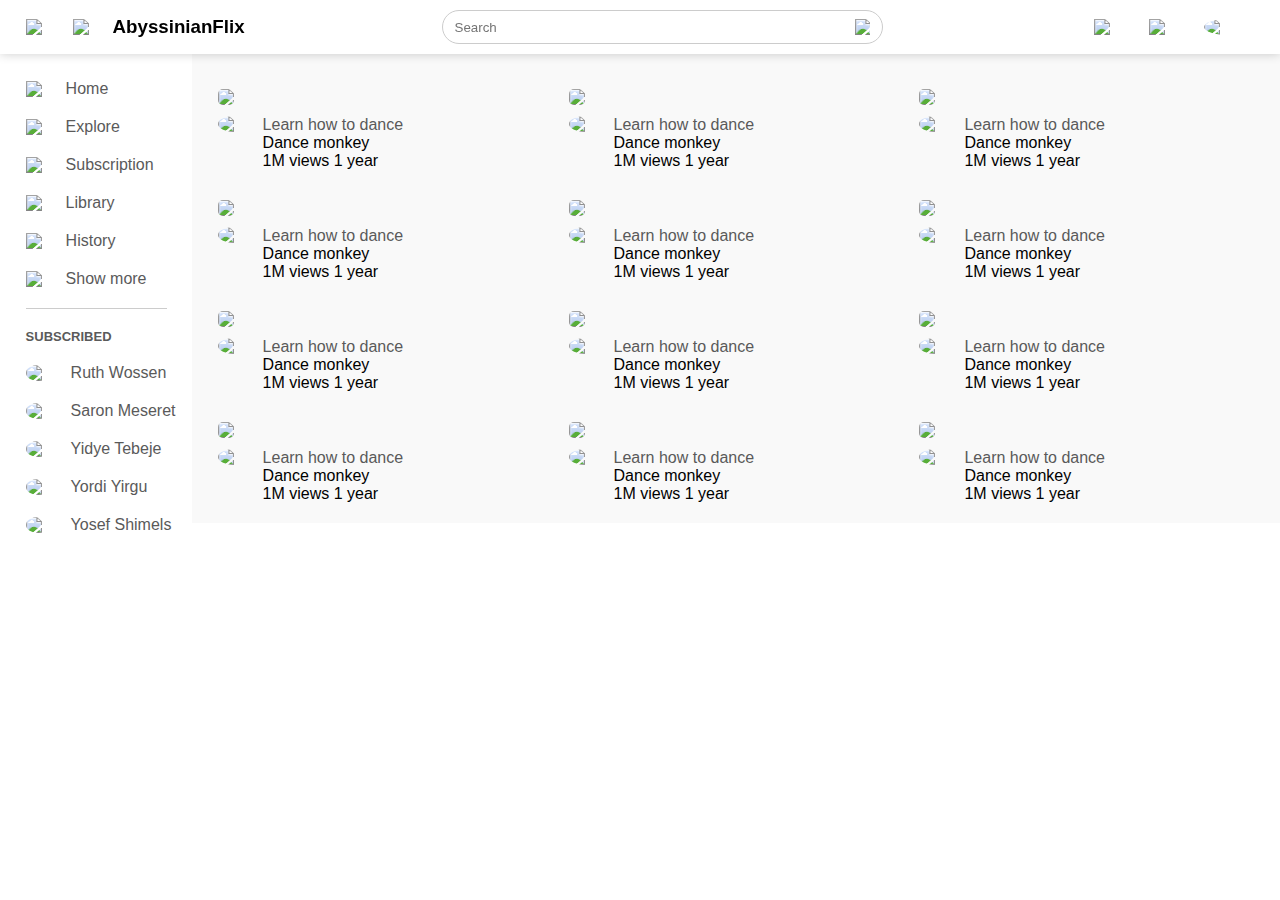
==== pages/index.html @ e6129d54 "Structured the main body part" ====
<!DOCTYPE html>
<html lang="en">
<head>
    <meta charset="UTF-8">
    <meta http-equiv="X-UA-Compatible" content="IE=edge">
    <meta name="viewport" content="width=device-width, initial-scale=1.0">
    <title>mesobTube.com</title>
    <link rel="stylesheet" href="index.css">
</head>
<body>
    <nav class="flex-div">
        <!-- menu image and logo image -->
        <div class="nav_left flex-div">
            <img src="../assets/pictures/menu-removebg-preview.png" class="menu-icon">
            <img src="../assets/pictures/logo-removebg-preview.png" class="logo">
            <div><h3>AbyssinianFlix</h3></div>
        </div> 


        <div class="nav_middle flex-div">
            <div class="search-box flex-div">
                <input type="text" placeholder="Search">
                <img src="../assets/pictures/search-removebg-preview.png">

            </div>
        </div>
        <div class="nav_right flex-div">
            <img src="../assets/pictures/upload-removebg-preview.png">
            <img src="../assets/pictures/notification-removebg-preview.png">
            <img src="../assets/pictures/girl.webp" class="user-icon">
        </div>
    </nav>
    <!-- side bar -->
    <div class="sidebar">
        <div class="shortcut-links">
            <a href=""><img src="../assets/pictures/home-removebg-preview.png"><p>Home</p></a>
            <a href=""><img src="../assets/pictures/explore-removebg-preview.png"><p>Explore</p></a>
            <a href=""><img src="../assets/pictures/subscription.png"><p>Subscription</p></a>
            <a href=""><img src="../assets/pictures/library-removebg-preview.png"><p>Library</p></a>
            <a href=""><img src="../assets/pictures/history-removebg-preview.png"><p>History</p></a>
            <a href=""><img src="../assets/pictures/showmmore.png"><p>Show more</p></a>
            <hr>
        </div>
        <div class="subscribed-list">
            <h3>SUBSCRIBED</h3>
            <a href=""><img src="../assets/pictures/girl.webp"><p>Ruth Wossen</p></a>
            <a href=""><img src="../assets/pictures/girl.webp"><p>Saron Meseret</p></a>
            <a href=""><img src="../assets/pictures/boy.jpeg"><p>Yidye Tebeje</p></a>
            <a href=""><img src="../assets/pictures/boy.jpeg"><p>Yordi Yirgu</p></a>
            <a href=""><img src="../assets/pictures/boy.jpeg"><p>Yosef Shimels</p></a>
        </div>
    </div>
    <!-- main body  -->
    <div class="container">
        <div class="toptwovids">

        </div>
        <div class="list-container">
            <div class="vidlist">
                <a href=""><img src="../assets/pictures/cool2.webp" class="thumbnail"></a>
                <div class="flex-div">
                    <img src="../assets/pictures/girl.webp" >
                    <div class="vid-info">
                        <a href="">Learn how to dance</a>
                        <p>Dance monkey</p>
                        <p>1M views 1 year</p>

                    </div>
                </div>
            </div>
            <div class="vidlist">
                <a href=""><img src="../assets/pictures/cool2.webp" class="thumbnail"></a>
                <div class="flex-div">
                    <img src="../assets/pictures/girl.webp" >
                    <div class="vid-info">
                        <a href="">Learn how to dance</a>
                        <p>Dance monkey</p>
                        <p>1M views 1 year</p>

                    </div>
                </div>
            </div>
            <div class="vidlist">
                <a href=""><img src="../assets/pictures/cool2.webp" class="thumbnail"></a>
                <div class="flex-div">
                    <img src="../assets/pictures/girl.webp" >
                    <div class="vid-info">
                        <a href="">Learn how to dance</a>
                        <p>Dance monkey</p>
                        <p>1M views 1 year</p>

                    </div>
                </div>
            </div>
            <div class="vidlist">
                <a href=""><img src="../assets/pictures/cool2.webp" class="thumbnail"></a>
                <div class="flex-div">
                    <img src="../assets/pictures/girl.webp" >
                    <div class="vid-info">
                        <a href="">Learn how to dance</a>
                        <p>Dance monkey</p>
                        <p>1M views 1 year</p>

                    </div>
                </div>
            </div>
            <div class="vidlist">
                <a href=""><img src="../assets/pictures/cool2.webp" class="thumbnail"></a>
                <div class="flex-div">
                    <img src="../assets/pictures/girl.webp" >
                    <div class="vid-info">
                        <a href="">Learn how to dance</a>
                        <p>Dance monkey</p>
                        <p>1M views 1 year</p>

                    </div>
                </div>
            </div>
            <div class="vidlist">
                <a href=""><img src="../assets/pictures/cool2.webp" class="thumbnail"></a>
                <div class="flex-div">
                    <img src="../assets/pictures/girl.webp" >
                    <div class="vid-info">
                        <a href="">Learn how to dance</a>
                        <p>Dance monkey</p>
                        <p>1M views 1 year</p>

                    </div>
                </div>
            </div>
            <div class="vidlist">
                <a href=""><img src="../assets/pictures/cool2.webp" class="thumbnail"></a>
                <div class="flex-div">
                    <img src="../assets/pictures/girl.webp" >
                    <div class="vid-info">
                        <a href="">Learn how to dance</a>
                        <p>Dance monkey</p>
                        <p>1M views 1 year</p>

                    </div>
                </div>
            </div>
            <div class="vidlist">
                <a href=""><img src="../assets/pictures/cool2.webp" class="thumbnail"></a>
                <div class="flex-div">
                    <img src="../assets/pictures/girl.webp" >
                    <div class="vid-info">
                        <a href="">Learn how to dance</a>
                        <p>Dance monkey</p>
                        <p>1M views 1 year</p>

                    </div>
                </div>
            </div>
            <div class="vidlist">
                <a href=""><img src="../assets/pictures/cool2.webp" class="thumbnail"></a>
                <div class="flex-div">
                    <img src="../assets/pictures/girl.webp" >
                    <div class="vid-info">
                        <a href="">Learn how to dance</a>
                        <p>Dance monkey</p>
                        <p>1M views 1 year</p>

                    </div>
                </div>
            </div>
            <div class="vidlist">
                <a href=""><img src="../assets/pictures/cool2.webp" class="thumbnail"></a>
                <div class="flex-div">
                    <img src="../assets/pictures/girl.webp" >
                    <div class="vid-info">
                        <a href="">Learn how to dance</a>
                        <p>Dance monkey</p>
                        <p>1M views 1 year</p>

                    </div>
                </div>
            </div>
            <div class="vidlist">
                <a href=""><img src="../assets/pictures/cool2.webp" class="thumbnail"></a>
                <div class="flex-div">
                    <img src="../assets/pictures/girl.webp" >
                    <div class="vid-info">
                        <a href="">Learn how to dance</a>
                        <p>Dance monkey</p>
                        <p>1M views 1 year</p>

                    </div>
                </div>
            </div>
            <div class="vidlist">
                <a href=""><img src="../assets/pictures/cool2.webp" class="thumbnail"></a>
                <div class="flex-div">
                    <img src="../assets/pictures/girl.webp" >
                    <div class="vid-info">
                        <a href="">Learn how to dance</a>
                        <p>Dance monkey</p>
                        <p>1M views 1 year</p>

                    </div>
                </div>
            </div>
        </div>
    </div>
</body>
</html>
---- pages/index.css ----
*{
    margin: 0;
    padding: 0;
    font-family: 'poppins', sans-serif;
    box-sizing: border-box;
}
a{
    text-decoration: none;
    color: #5a5a5a;
}
img{
    cursor: pointer;
}
.flex-div{
    display: flex;
    align-items: center;
}
nav{
    padding: 10px 2%;
    justify-content: space-between;
    box-shadow: 0 0 10px rgba(0, 0, 0, 0.2);
    background-color: #fff;
    position: sticky;
    top: 0;
    z-index: 10;
}
.nav_left .menu-icon{
    width: 22px;
    margin-right: 25px;
    height: auto;
}
.nav_left .logo{
    width: 40px;
    height: auto;
}
.nav_right img{
    width: 30px;
    height: auto;
    margin-right: 25px;
}
.nav_right .user-icon{
    width: 50px;
    border-radius: 50%;
    margin-right: 0;
}
.nav_middle .search-box{
    border: 1px solid #ccc;
    margin-right: 15px;
    padding: 8px 12px;
    border-radius: 25px;
}
.nav_middle .search-box input{
    width: 400px;
    border: 0;
    outline: 0;
    background: transparent;
}
.nav_middle .search-box img{
    width: 15px;
}
/* side-bar */
.sidebar{
    background: #fff;
    width: 15%;
    height: 100vh;
    position: fixed;
    top: 0;
    padding-left: 2%;
    padding-top: 80px;
}
.shortcut-links a img{
    width: 20px;
    height: auto;
    margin-right: 20px;
}
.shortcut-links a{
    display: flex;
    align-items: center;
    margin-bottom: 20px;
    width: fit-content;
    flex-wrap: wrap;

}
.sidebar hr{
    border: 0;
    height: 1px;
    background: #ccc;
    width: 85%;
}
.subscribed-list h3{
    font-size: 13px;
    margin: 20px 0;
    color: #5a5a5a;
}
.subscribed-list a{
    display: flex;
    align-items: center;
    margin-bottom: 20px;
    width: fit-content;
    flex-wrap: wrap;
}
.subscribed-list a img{
    width: 25px;
    border-radius: 50%;
    margin-right: 20px;
}
/* main  */
.container{
    background: #f9f9f9;
    padding-left: 17%;
    padding-right: 2%;
    padding-top: 20px;
    padding-bottom: 20px;


}
.list-container{
    display: grid;
    grid-template-columns: repeat(auto-fit,minmax(250px, 1fr));
    grid-column-gap:16px;
    grid-row-gap: 30px;
    margin-top: 15px;

}
.vidlist .thumbnail{
    width: 100%;
    border-radius: 5px;

}
.vidlist .flex-div{
    align-items: flex-start;
    margin-top: 7px;
}
.vidlist .flex-div img{
    width: 35px;
    margin-right: 10px;
    border-radius: 50%;
    

}
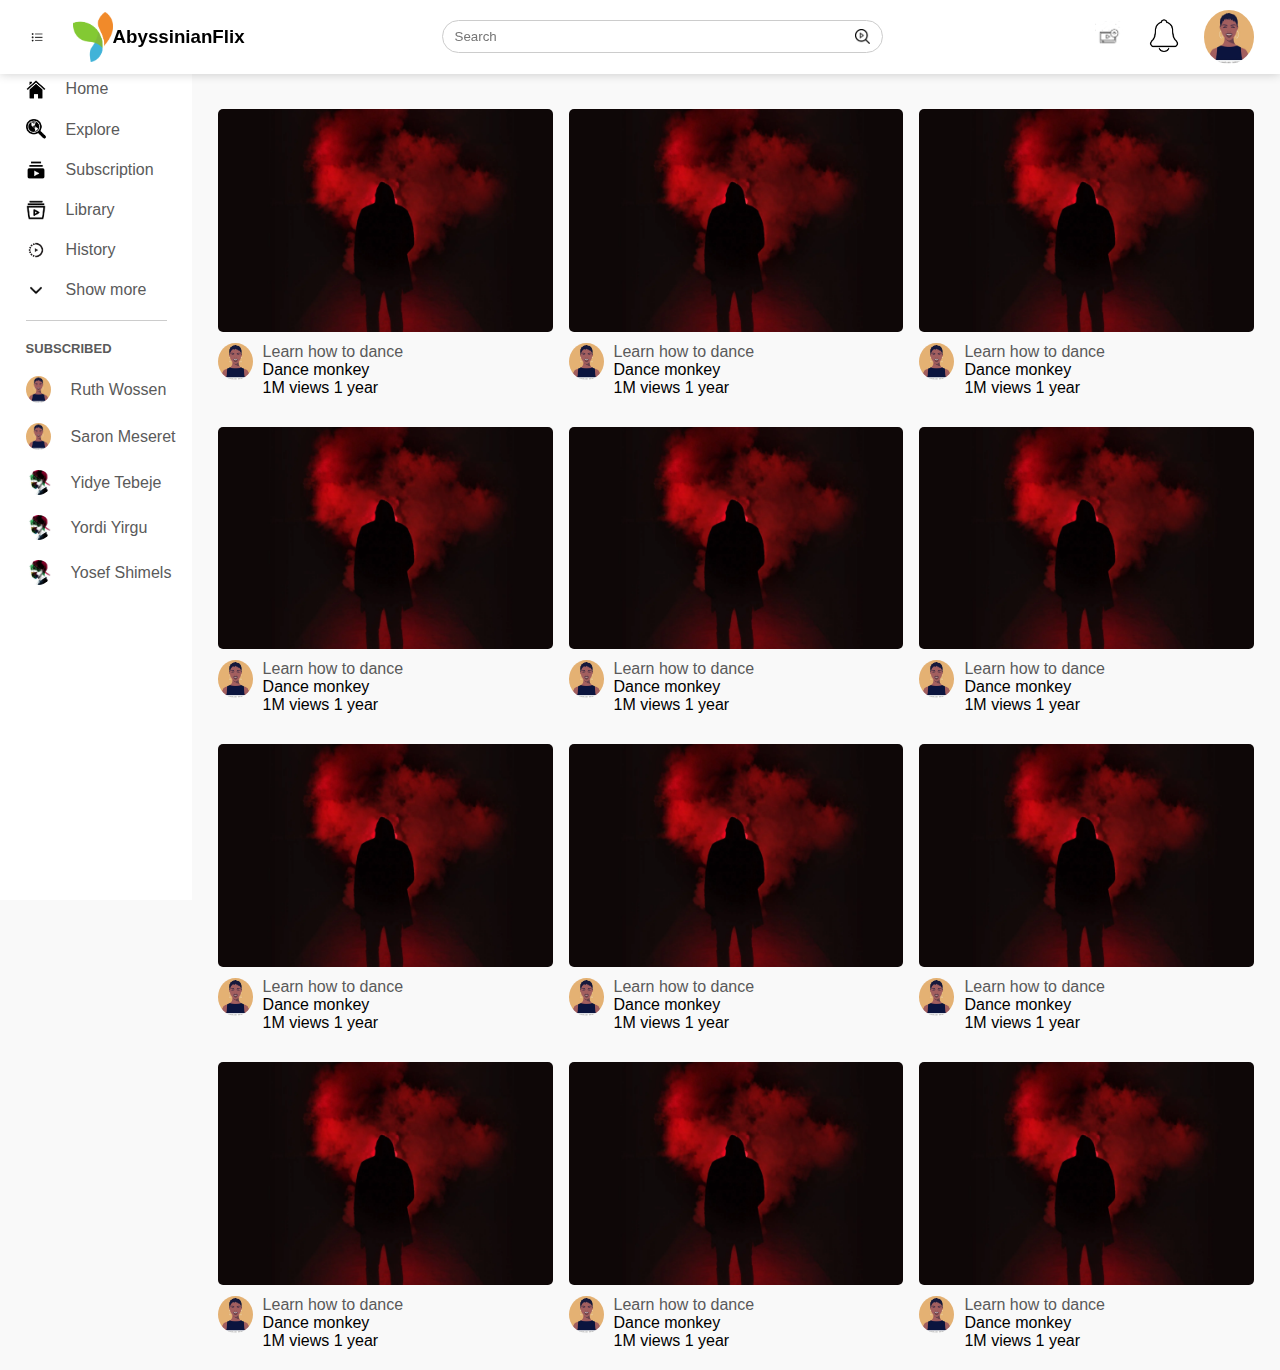
==== commit dad3bad7: "file added" ====
--- a/pages/index.html
+++ b/pages/index.html
@@ -53,7 +53,7 @@
     <!-- main body  -->
     <div class="container">
         <div class="toptwovids">
-
+            <!-- ask jj if it has to be like the figma design -->
         </div>
         <div class="list-container">
             <div class="vidlist">
--- a/pages/index.css
+++ b/pages/index.css
@@ -135,6 +135,6 @@
     width: 35px;
     margin-right: 10px;
     border-radius: 50%;
-    
+
 
 }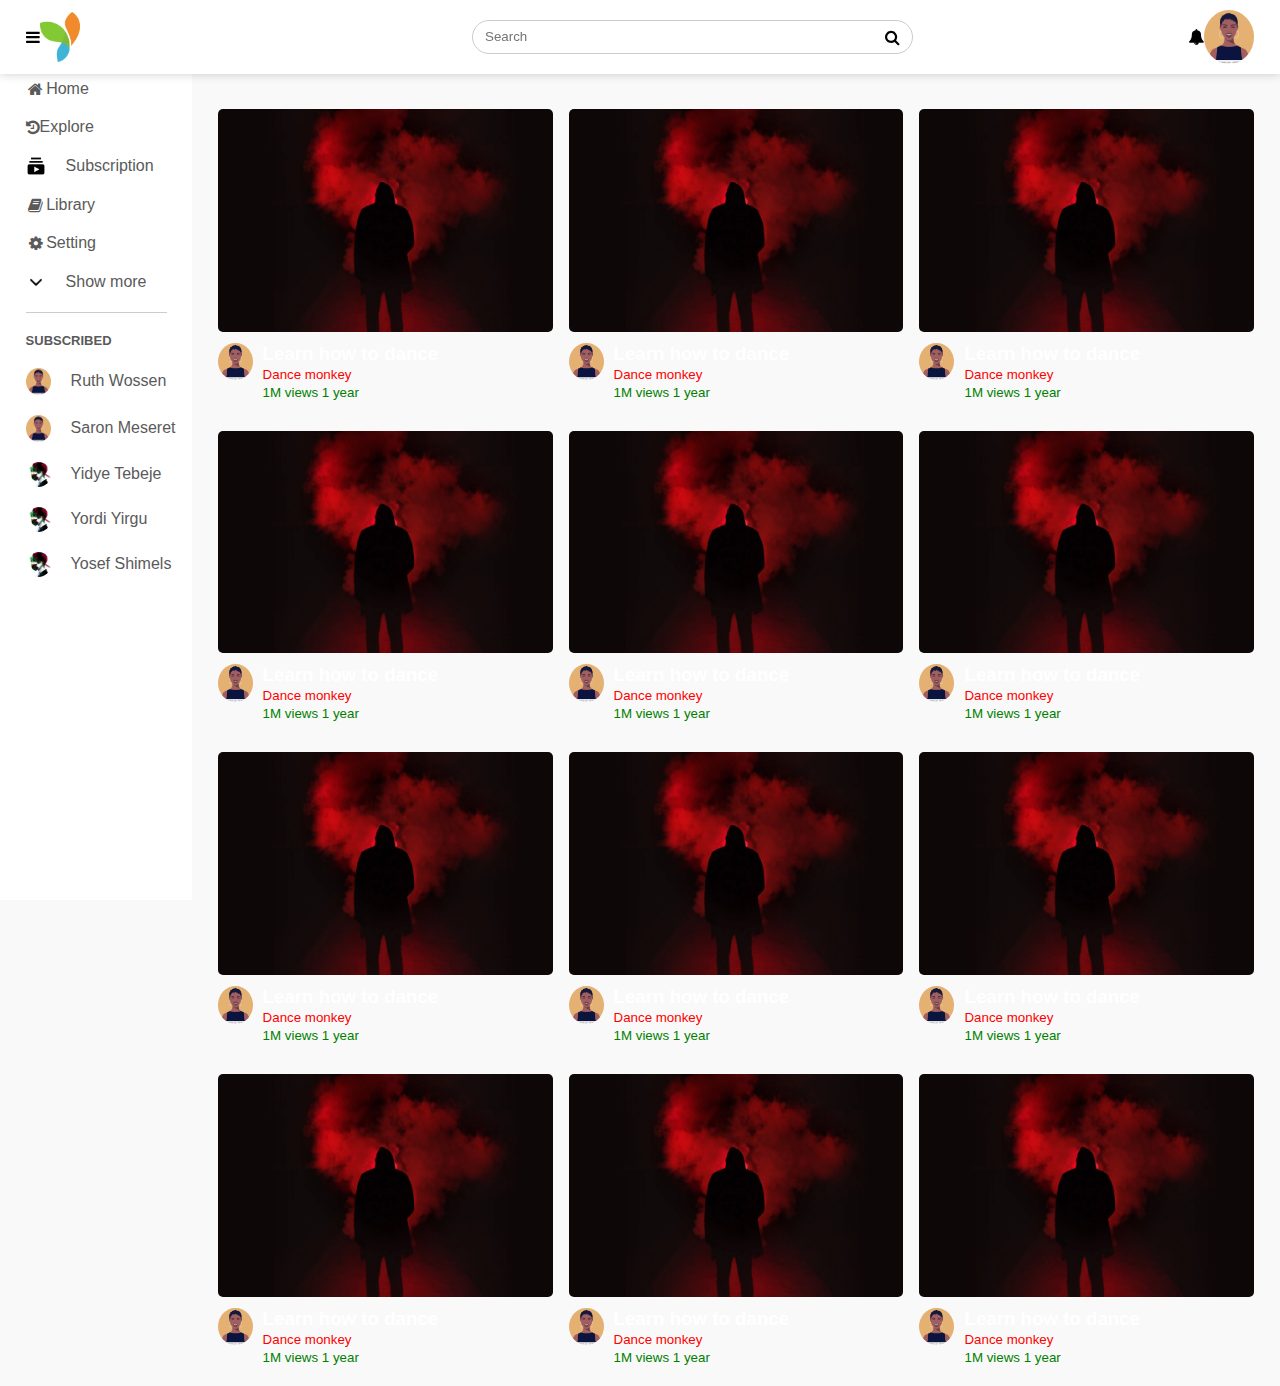
==== commit b82586f9: "Update index.html" ====
--- a/pages/index.html
+++ b/pages/index.html
@@ -6,44 +6,47 @@
     <meta name="viewport" content="width=device-width, initial-scale=1.0">
     <title>mesobTube.com</title>
     <link rel="stylesheet" href="index.css">
+    <link rel="stylesheet" href="https://cdnjs.cloudflare.com/ajax/libs/font-awesome/4.7.0/css/font-awesome.min.css">
 </head>
-<body>
+<body >
+    
     <nav class="flex-div">
         <!-- menu image and logo image -->
         <div class="nav_left flex-div">
-            <img src="../assets/pictures/menu-removebg-preview.png" class="menu-icon">
+            <i class="fa fa-bars" area-hidden="true"></i>
             <img src="../assets/pictures/logo-removebg-preview.png" class="logo">
-            <div><h3>AbyssinianFlix</h3></div>
+            <div class="tex"><h3><font color="white">AbyssinianFlix</font></h3></div>
         </div> 
 
 
         <div class="nav_middle flex-div">
             <div class="search-box flex-div">
                 <input type="text" placeholder="Search">
-                <img src="../assets/pictures/search-removebg-preview.png">
+                <i class="fa fa-search" aria-hidden="true"></i>
 
             </div>
         </div>
         <div class="nav_right flex-div">
-            <img src="../assets/pictures/upload-removebg-preview.png">
-            <img src="../assets/pictures/notification-removebg-preview.png">
+            
+            <i class="fa fa-bell" aria-hidden="true"></i>
             <img src="../assets/pictures/girl.webp" class="user-icon">
         </div>
     </nav>
+    
     <!-- side bar -->
     <div class="sidebar">
         <div class="shortcut-links">
-            <a href=""><img src="../assets/pictures/home-removebg-preview.png"><p>Home</p></a>
-            <a href=""><img src="../assets/pictures/explore-removebg-preview.png"><p>Explore</p></a>
-            <a href=""><img src="../assets/pictures/subscription.png"><p>Subscription</p></a>
-            <a href=""><img src="../assets/pictures/library-removebg-preview.png"><p>Library</p></a>
-            <a href=""><img src="../assets/pictures/history-removebg-preview.png"><p>History</p></a>
-            <a href=""><img src="../assets/pictures/showmmore.png"><p>Show more</p></a>
+            <a href=""><i class="fa fa-home fa-fw" aria-hidden="true"></i><p class="t">Home</p></a>
+            <a href=""><i class="fa fa-history" aria-hidden="true"></i><p class="t">Explore</p></a>
+            <a href=""><img src="../assets/pictures/subscription.png"><p class="t">Subscription</p></a>
+            <a href=""><i class="fa fa-book fa-fw" aria-hidden="true"></i><p class="t">Library</p></a>
+            <a href=""><i class="fa fa-cog fa-fw" aria-hidden="true"></i><p class="t">Setting</p></a>
+            <a href=""><img src="../assets/pictures/showmmore.png"><p class="t">Show more</p></a>
             <hr>
         </div>
         <div class="subscribed-list">
             <h3>SUBSCRIBED</h3>
-            <a href=""><img src="../assets/pictures/girl.webp"><p>Ruth Wossen</p></a>
+            <a href=""><img src="../assets/pictures/girl.webp"><p >Ruth Wossen</p></a>
             <a href=""><img src="../assets/pictures/girl.webp"><p>Saron Meseret</p></a>
             <a href=""><img src="../assets/pictures/boy.jpeg"><p>Yidye Tebeje</p></a>
             <a href=""><img src="../assets/pictures/boy.jpeg"><p>Yordi Yirgu</p></a>
@@ -57,150 +60,157 @@
         </div>
         <div class="list-container">
             <div class="vidlist">
-                <a href=""><img src="../assets/pictures/cool2.webp" class="thumbnail"></a>
-                <div class="flex-div">
-                    <img src="../assets/pictures/girl.webp" >
-                    <div class="vid-info">
-                        <a href="">Learn how to dance</a>
-                        <p>Dance monkey</p>
-                        <p>1M views 1 year</p>
-
-                    </div>
-                </div>
-            </div>
-            <div class="vidlist">
-                <a href=""><img src="../assets/pictures/cool2.webp" class="thumbnail"></a>
-                <div class="flex-div">
-                    <img src="../assets/pictures/girl.webp" >
-                    <div class="vid-info">
-                        <a href="">Learn how to dance</a>
-                        <p>Dance monkey</p>
-                        <p>1M views 1 year</p>
-
-                    </div>
-                </div>
-            </div>
-            <div class="vidlist">
-                <a href=""><img src="../assets/pictures/cool2.webp" class="thumbnail"></a>
-                <div class="flex-div">
-                    <img src="../assets/pictures/girl.webp" >
-                    <div class="vid-info">
-                        <a href="">Learn how to dance</a>
-                        <p>Dance monkey</p>
-                        <p>1M views 1 year</p>
-
-                    </div>
-                </div>
-            </div>
-            <div class="vidlist">
-                <a href=""><img src="../assets/pictures/cool2.webp" class="thumbnail"></a>
-                <div class="flex-div">
-                    <img src="../assets/pictures/girl.webp" >
-                    <div class="vid-info">
-                        <a href="">Learn how to dance</a>
-                        <p>Dance monkey</p>
-                        <p>1M views 1 year</p>
-
-                    </div>
-                </div>
-            </div>
-            <div class="vidlist">
-                <a href=""><img src="../assets/pictures/cool2.webp" class="thumbnail"></a>
-                <div class="flex-div">
-                    <img src="../assets/pictures/girl.webp" >
-                    <div class="vid-info">
-                        <a href="">Learn how to dance</a>
-                        <p>Dance monkey</p>
-                        <p>1M views 1 year</p>
-
-                    </div>
-                </div>
-            </div>
-            <div class="vidlist">
-                <a href=""><img src="../assets/pictures/cool2.webp" class="thumbnail"></a>
-                <div class="flex-div">
-                    <img src="../assets/pictures/girl.webp" >
-                    <div class="vid-info">
-                        <a href="">Learn how to dance</a>
-                        <p>Dance monkey</p>
-                        <p>1M views 1 year</p>
-
-                    </div>
-                </div>
-            </div>
-            <div class="vidlist">
-                <a href=""><img src="../assets/pictures/cool2.webp" class="thumbnail"></a>
-                <div class="flex-div">
-                    <img src="../assets/pictures/girl.webp" >
-                    <div class="vid-info">
-                        <a href="">Learn how to dance</a>
-                        <p>Dance monkey</p>
-                        <p>1M views 1 year</p>
-
-                    </div>
-                </div>
-            </div>
-            <div class="vidlist">
-                <a href=""><img src="../assets/pictures/cool2.webp" class="thumbnail"></a>
-                <div class="flex-div">
-                    <img src="../assets/pictures/girl.webp" >
-                    <div class="vid-info">
-                        <a href="">Learn how to dance</a>
-                        <p>Dance monkey</p>
-                        <p>1M views 1 year</p>
-
-                    </div>
-                </div>
-            </div>
-            <div class="vidlist">
-                <a href=""><img src="../assets/pictures/cool2.webp" class="thumbnail"></a>
-                <div class="flex-div">
-                    <img src="../assets/pictures/girl.webp" >
-                    <div class="vid-info">
-                        <a href="">Learn how to dance</a>
-                        <p>Dance monkey</p>
-                        <p>1M views 1 year</p>
-
-                    </div>
-                </div>
-            </div>
-            <div class="vidlist">
-                <a href=""><img src="../assets/pictures/cool2.webp" class="thumbnail"></a>
-                <div class="flex-div">
-                    <img src="../assets/pictures/girl.webp" >
-                    <div class="vid-info">
-                        <a href="">Learn how to dance</a>
-                        <p>Dance monkey</p>
-                        <p>1M views 1 year</p>
-
-                    </div>
-                </div>
-            </div>
-            <div class="vidlist">
-                <a href=""><img src="../assets/pictures/cool2.webp" class="thumbnail"></a>
-                <div class="flex-div">
-                    <img src="../assets/pictures/girl.webp" >
-                    <div class="vid-info">
-                        <a href="">Learn how to dance</a>
-                        <p>Dance monkey</p>
-                        <p>1M views 1 year</p>
-
-                    </div>
-                </div>
-            </div>
-            <div class="vidlist">
-                <a href=""><img src="../assets/pictures/cool2.webp" class="thumbnail"></a>
-                <div class="flex-div">
-                    <img src="../assets/pictures/girl.webp" >
-                    <div class="vid-info">
-                        <a href="">Learn how to dance</a>
-                        <p>Dance monkey</p>
-                        <p>1M views 1 year</p>
+                <a href="../pages/videoPage.html"><img src="../assets/pictures/cool2.webp" class="thumbnail"></a>
+                <div class="flex-div">
+                    <img src="../assets/pictures/girl.webp" >
+                    <div class="vid-info">
+                      <a href="../pages/videoPage.html" class="videoLink" id="../video/video1.mp4">  <h3><font color="white"> Learn how to dance</font></h3>
+                        <p><small><font color="red">Dance monkey</font></small></p>
+                        <p><font color="green"><small>1M views 1 year</small></font></p>
+                      </a>
+                    </div>
+                </div>
+            </div>
+            <div class="vidlist">
+                <a href="../pages/videoPage.html"><img src="../assets/pictures/cool2.webp" class="thumbnail"></a>
+                <div class="flex-div">
+                    <img src="../assets/pictures/girl.webp" >
+                    <div class="vid-info">
+                        <a href="../pages/videoPage.html"  class="videoLink" id="../assets/pictures/HTML in 5 minutes.mp4">  <h3><font color="white"> Learn how to dance</font></h3>
+                            <p><small><font color="red">Dance monkey</font></small></p>
+                            <p><font color="green"><small>1M views 1 year</small></font></p>
+                          </a>
+                    </div>
+                </div>
+            </div>
+            <div class="vidlist">
+                <a href="../pages/videoPage.html"><img src="../assets/pictures/cool2.webp" class="thumbnail"></a>
+                <div class="flex-div">
+                    <img src="../assets/pictures/girl.webp" >
+                    <div class="vid-info">
+                        <a href="../pages/videoPage.html">  <h3><font color="white"> Learn how to dance</font></h3>
+                            <p><small><font color="red">Dance monkey</font></small></p>
+                            <p><font color="green"><small>1M views 1 year</small></font></p>
+                          </a>
+
+                    </div>
+                </div>
+            </div>
+            <div class="vidlist">
+                <a href="../pages/videoPage.html"><img src="../assets/pictures/cool2.webp" class="thumbnail"></a>
+                <div class="flex-div">
+                    <img src="../assets/pictures/girl.webp" >
+                    <div class="vid-info">
+                        <a href="../pages/videoPage.html">  <h3><font color="white"> Learn how to dance</font></h3>
+                            <p><small><font color="red">Dance monkey</font></small></p>
+                            <p><font color="green"><small>1M views 1 year</small></font></p>
+                          </a>
+                    </div>
+                </div>
+            </div>
+            <div class="vidlist">
+                <a href="../pages/videoPage.html"><img src="../assets/pictures/cool2.webp" class="thumbnail"></a>
+                <div class="flex-div">
+                    <img src="../assets/pictures/girl.webp" >
+                    <div class="vid-info">
+                        <a href="../pages/videoPage.html">  <h3><font color="white"> Learn how to dance</font></h3>
+                            <p><small><font color="red">Dance monkey</font></small></p>
+                            <p><font color="green"><small>1M views 1 year</small></font></p>
+                          </a>
+                    </div>
+                </div>
+            </div>
+            <div class="vidlist">
+                <a href="../pages/videoPage.html"><img src="../assets/pictures/cool2.webp" class="thumbnail"></a>
+                <div class="flex-div">
+                    <img src="../assets/pictures/girl.webp" >
+                    <div class="vid-info">
+                        <a href="../pages/videoPage.html">  <h3><font color="white"> Learn how to dance</font></h3>
+                            <p><small><font color="red">Dance monkey</font></small></p>
+                            <p><font color="green"><small>1M views 1 year</small></font></p>
+                          </a>
+
+                    </div>
+                </div>
+            </div>
+            <div class="vidlist">
+                <a href="../pages/videoPage.html"><img src="../assets/pictures/cool2.webp" class="thumbnail"></a>
+                <div class="flex-div">
+                    <img src="../assets/pictures/girl.webp" >
+                    <div class="vid-info">
+                        <a href="../pages/videoPage.html">  <h3><font color="white"> Learn how to dance</font></h3>
+                            <p><small><font color="red">Dance monkey</font></small></p>
+                            <p><font color="green"><small>1M views 1 year</small></font></p>
+                          </a>
+
+                    </div>
+                </div>
+            </div>
+            <div class="vidlist">
+                <a href="../pages/videoPage.html"><img src="../assets/pictures/cool2.webp" class="thumbnail"></a>
+                <div class="flex-div">
+                    <img src="../assets/pictures/girl.webp" >
+                    <div class="vid-info">
+                        <a href="../pages/videoPage.html">  <h3><font color="white"> Learn how to dance</font></h3>
+                            <p><small><font color="red">Dance monkey</font></small></p>
+                            <p><font color="green"><small>1M views 1 year</small></font></p>
+                          </a>
+                    </div>
+                </div>
+            </div>
+            <div class="vidlist">
+                <a href="../pages/videoPage.html"><img src="../assets/pictures/cool2.webp" class="thumbnail"></a>
+                <div class="flex-div">
+                    <img src="../assets/pictures/girl.webp" >
+                    <div class="vid-info">
+                        <a href="../pages/videoPage.html">  <h3><font color="white"> Learn how to dance</font></h3>
+                            <p><small><font color="red">Dance monkey</font></small></p>
+                            <p><font color="green"><small>1M views 1 year</small></font></p>
+                          </a>
+                    </div>
+                </div>
+            </div>
+            <div class="vidlist">
+                <a href="../pages/videoPage.html"><img src="../assets/pictures/cool2.webp" class="thumbnail"></a>
+                <div class="flex-div">
+                    <img src="../assets/pictures/girl.webp" >
+                    <div class="vid-info">
+                        <h3><font color="white"> Learn how to dance</font></h3>
+                        <p><small><font color="red">Dance monkey</font></small></p>
+                        <p><font color="green"><small>1M views 1 year</small></font></p>
+                    </div>
+                </div>
+            </div>
+            <div class="vidlist">
+                <a href="../pages/videoPage.html"><img src="../assets/pictures/cool2.webp" class="thumbnail"></a>
+                <div class="flex-div">
+                    <img src="../assets/pictures/girl.webp" >
+                    <div class="vid-info">
+                        <a href="../pages/videoPage.html">  <h3><font color="white"> Learn how to dance</font></h3>
+                            <p><small><font color="red">Dance monkey</font></small></p>
+                            <p><font color="green"><small>1M views 1 year</small></font></p>
+                          </a>
+                    </div>
+                </div>
+            </div>
+            <div class="vidlist">
+                <a href="../pages/videoPage.html"><img src="../assets/pictures/cool2.webp" class="thumbnail"></a>
+                <div class="flex-div">
+                    <img src="../assets/pictures/girl.webp" >
+                    <div class="vid-info">
+                        <a href="../pages/videoPage.html">  <h3><font color="white"> Learn how to dance</font></h3>
+                            <p><small><font color="red">Dance monkey</font></small></p>
+                            <p><font color="green"><small>1M views 1 year</small></font></p>
+                          </a>
 
                     </div>
                 </div>
             </div>
         </div>
     </div>
+    <script src="javascript.js">
+
+    </script>
 </body>
-</html>+
+</html>
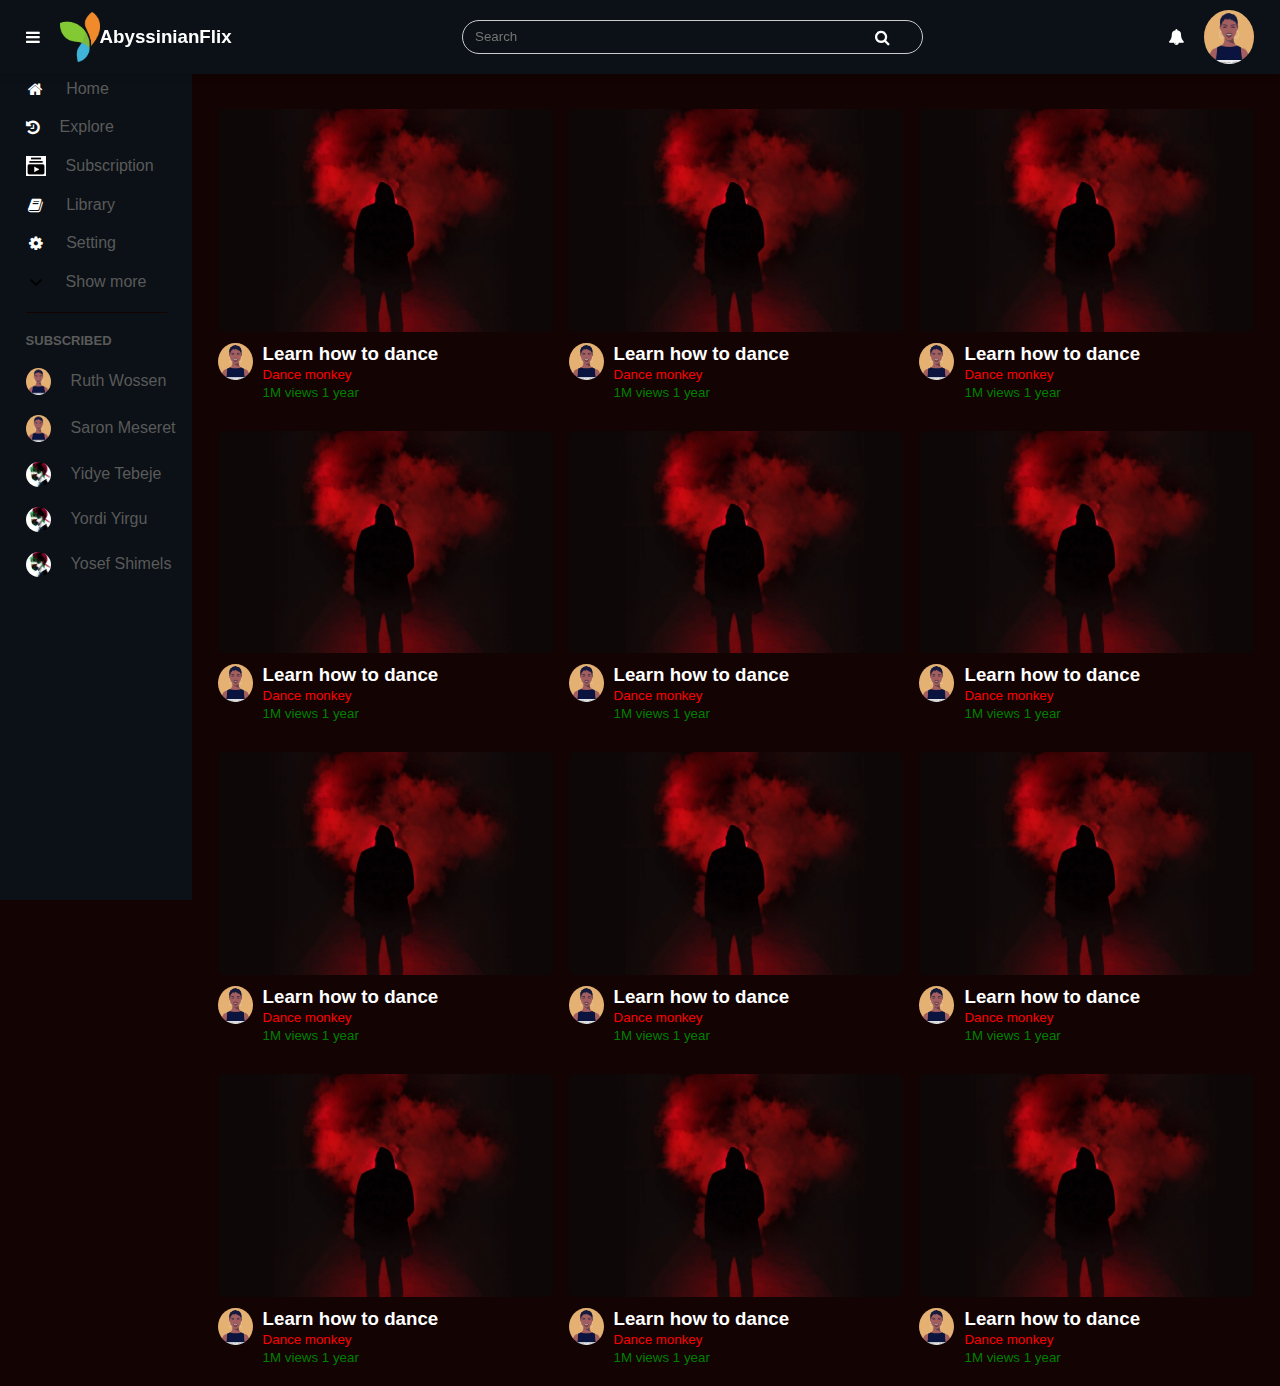
==== commit 47d8f87c: "Update index.html" ====
--- a/pages/index.html
+++ b/pages/index.html
@@ -60,7 +60,7 @@
         </div>
         <div class="list-container">
             <div class="vidlist">
-                <a href="../pages/videoPage.html"><img src="../assets/pictures/cool2.webp" class="thumbnail"></a>
+                <img src="../assets/pictures/cool2.webp" class="thumbnail" onclick="sendVid('../assets/pictures/HTML in 5 minutes.mp4')">
                 <div class="flex-div">
                     <img src="../assets/pictures/girl.webp" >
                     <div class="vid-info">
@@ -72,7 +72,7 @@
                 </div>
             </div>
             <div class="vidlist">
-                <a href="../pages/videoPage.html"><img src="../assets/pictures/cool2.webp" class="thumbnail"></a>
+               <img src="../assets/pictures/cool2.webp" class="thumbnail" onclick="sendVid('../assets/pictures/HTML in 5 minutes.mp4')">
                 <div class="flex-div">
                     <img src="../assets/pictures/girl.webp" >
                     <div class="vid-info">
@@ -84,94 +84,94 @@
                 </div>
             </div>
             <div class="vidlist">
-                <a href="../pages/videoPage.html"><img src="../assets/pictures/cool2.webp" class="thumbnail"></a>
-                <div class="flex-div">
-                    <img src="../assets/pictures/girl.webp" >
-                    <div class="vid-info">
-                        <a href="../pages/videoPage.html">  <h3><font color="white"> Learn how to dance</font></h3>
-                            <p><small><font color="red">Dance monkey</font></small></p>
-                            <p><font color="green"><small>1M views 1 year</small></font></p>
-                          </a>
-
-                    </div>
-                </div>
-            </div>
-            <div class="vidlist">
-                <a href="../pages/videoPage.html"><img src="../assets/pictures/cool2.webp" class="thumbnail"></a>
-                <div class="flex-div">
-                    <img src="../assets/pictures/girl.webp" >
-                    <div class="vid-info">
-                        <a href="../pages/videoPage.html">  <h3><font color="white"> Learn how to dance</font></h3>
-                            <p><small><font color="red">Dance monkey</font></small></p>
-                            <p><font color="green"><small>1M views 1 year</small></font></p>
-                          </a>
-                    </div>
-                </div>
-            </div>
-            <div class="vidlist">
-                <a href="../pages/videoPage.html"><img src="../assets/pictures/cool2.webp" class="thumbnail"></a>
-                <div class="flex-div">
-                    <img src="../assets/pictures/girl.webp" >
-                    <div class="vid-info">
-                        <a href="../pages/videoPage.html">  <h3><font color="white"> Learn how to dance</font></h3>
-                            <p><small><font color="red">Dance monkey</font></small></p>
-                            <p><font color="green"><small>1M views 1 year</small></font></p>
-                          </a>
-                    </div>
-                </div>
-            </div>
-            <div class="vidlist">
-                <a href="../pages/videoPage.html"><img src="../assets/pictures/cool2.webp" class="thumbnail"></a>
-                <div class="flex-div">
-                    <img src="../assets/pictures/girl.webp" >
-                    <div class="vid-info">
-                        <a href="../pages/videoPage.html">  <h3><font color="white"> Learn how to dance</font></h3>
-                            <p><small><font color="red">Dance monkey</font></small></p>
-                            <p><font color="green"><small>1M views 1 year</small></font></p>
-                          </a>
-
-                    </div>
-                </div>
-            </div>
-            <div class="vidlist">
-                <a href="../pages/videoPage.html"><img src="../assets/pictures/cool2.webp" class="thumbnail"></a>
-                <div class="flex-div">
-                    <img src="../assets/pictures/girl.webp" >
-                    <div class="vid-info">
-                        <a href="../pages/videoPage.html">  <h3><font color="white"> Learn how to dance</font></h3>
-                            <p><small><font color="red">Dance monkey</font></small></p>
-                            <p><font color="green"><small>1M views 1 year</small></font></p>
-                          </a>
-
-                    </div>
-                </div>
-            </div>
-            <div class="vidlist">
-                <a href="../pages/videoPage.html"><img src="../assets/pictures/cool2.webp" class="thumbnail"></a>
-                <div class="flex-div">
-                    <img src="../assets/pictures/girl.webp" >
-                    <div class="vid-info">
-                        <a href="../pages/videoPage.html">  <h3><font color="white"> Learn how to dance</font></h3>
-                            <p><small><font color="red">Dance monkey</font></small></p>
-                            <p><font color="green"><small>1M views 1 year</small></font></p>
-                          </a>
-                    </div>
-                </div>
-            </div>
-            <div class="vidlist">
-                <a href="../pages/videoPage.html"><img src="../assets/pictures/cool2.webp" class="thumbnail"></a>
-                <div class="flex-div">
-                    <img src="../assets/pictures/girl.webp" >
-                    <div class="vid-info">
-                        <a href="../pages/videoPage.html">  <h3><font color="white"> Learn how to dance</font></h3>
-                            <p><small><font color="red">Dance monkey</font></small></p>
-                            <p><font color="green"><small>1M views 1 year</small></font></p>
-                          </a>
-                    </div>
-                </div>
-            </div>
-            <div class="vidlist">
-                <a href="../pages/videoPage.html"><img src="../assets/pictures/cool2.webp" class="thumbnail"></a>
+                <img src="../assets/pictures/cool2.webp" class="thumbnail" onclick="sendVid('../assets/pictures/HTML in 5 minutes.mp4')">
+                <div class="flex-div">
+                    <img src="../assets/pictures/girl.webp" >
+                    <div class="vid-info">
+                        <a href="../pages/videoPage.html">  <h3><font color="white"> Learn how to dance</font></h3>
+                            <p><small><font color="red">Dance monkey</font></small></p>
+                            <p><font color="green"><small>1M views 1 year</small></font></p>
+                          </a>
+
+                    </div>
+                </div>
+            </div>
+            <div class="vidlist">
+               <img src="../assets/pictures/cool2.webp" class="thumbnail" onclick="sendVid('../assets/pictures/HTML in 5 minutes.mp4')">
+                <div class="flex-div">
+                    <img src="../assets/pictures/girl.webp" >
+                    <div class="vid-info">
+                        <a href="../pages/videoPage.html">  <h3><font color="white"> Learn how to dance</font></h3>
+                            <p><small><font color="red">Dance monkey</font></small></p>
+                            <p><font color="green"><small>1M views 1 year</small></font></p>
+                          </a>
+                    </div>
+                </div>
+            </div>
+            <div class="vidlist">
+                <img src="../assets/pictures/cool2.webp" class="thumbnail" onclick="sendVid('../assets/pictures/HTML in 5 minutes.mp4')">
+                <div class="flex-div">
+                    <img src="../assets/pictures/girl.webp" >
+                    <div class="vid-info">
+                        <a href="../pages/videoPage.html">  <h3><font color="white"> Learn how to dance</font></h3>
+                            <p><small><font color="red">Dance monkey</font></small></p>
+                            <p><font color="green"><small>1M views 1 year</small></font></p>
+                          </a>
+                    </div>
+                </div>
+            </div>
+            <div class="vidlist">
+                <img src="../assets/pictures/cool2.webp" class="thumbnail" onclick="sendVid('../assets/pictures/HTML in 5 minutes.mp4')">
+                <div class="flex-div">
+                    <img src="../assets/pictures/girl.webp" >
+                    <div class="vid-info">
+                        <a href="../pages/videoPage.html">  <h3><font color="white"> Learn how to dance</font></h3>
+                            <p><small><font color="red">Dance monkey</font></small></p>
+                            <p><font color="green"><small>1M views 1 year</small></font></p>
+                          </a>
+
+                    </div>
+                </div>
+            </div>
+            <div class="vidlist">
+                <img src="../assets/pictures/cool2.webp" class="thumbnail" onclick="sendVid('../assets/pictures/HTML in 5 minutes.mp4')">
+                <div class="flex-div">
+                    <img src="../assets/pictures/girl.webp" >
+                    <div class="vid-info">
+                        <a href="../pages/videoPage.html">  <h3><font color="white"> Learn how to dance</font></h3>
+                            <p><small><font color="red">Dance monkey</font></small></p>
+                            <p><font color="green"><small>1M views 1 year</small></font></p>
+                          </a>
+
+                    </div>
+                </div>
+            </div>
+            <div class="vidlist">
+                <img src="../assets/pictures/cool2.webp" class="thumbnail" onclick="sendVid('../assets/pictures/HTML in 5 minutes.mp4')">
+                <div class="flex-div">
+                    <img src="../assets/pictures/girl.webp" >
+                    <div class="vid-info">
+                        <a href="../pages/videoPage.html">  <h3><font color="white"> Learn how to dance</font></h3>
+                            <p><small><font color="red">Dance monkey</font></small></p>
+                            <p><font color="green"><small>1M views 1 year</small></font></p>
+                          </a>
+                    </div>
+                </div>
+            </div>
+            <div class="vidlist">
+                <img src="../assets/pictures/cool2.webp" class="thumbnail" onclick="sendVid('../assets/pictures/HTML in 5 minutes.mp4')">
+                <div class="flex-div">
+                    <img src="../assets/pictures/girl.webp" >
+                    <div class="vid-info">
+                        <a href="../pages/videoPage.html">  <h3><font color="white"> Learn how to dance</font></h3>
+                            <p><small><font color="red">Dance monkey</font></small></p>
+                            <p><font color="green"><small>1M views 1 year</small></font></p>
+                          </a>
+                    </div>
+                </div>
+            </div>
+            <div class="vidlist">
+                <img src="../assets/pictures/cool2.webp" class="thumbnail" onclick="sendVid('../assets/pictures/HTML in 5 minutes.mp4')">
                 <div class="flex-div">
                     <img src="../assets/pictures/girl.webp" >
                     <div class="vid-info">
@@ -182,19 +182,19 @@
                 </div>
             </div>
             <div class="vidlist">
-                <a href="../pages/videoPage.html"><img src="../assets/pictures/cool2.webp" class="thumbnail"></a>
-                <div class="flex-div">
-                    <img src="../assets/pictures/girl.webp" >
-                    <div class="vid-info">
-                        <a href="../pages/videoPage.html">  <h3><font color="white"> Learn how to dance</font></h3>
-                            <p><small><font color="red">Dance monkey</font></small></p>
-                            <p><font color="green"><small>1M views 1 year</small></font></p>
-                          </a>
-                    </div>
-                </div>
-            </div>
-            <div class="vidlist">
-                <a href="../pages/videoPage.html"><img src="../assets/pictures/cool2.webp" class="thumbnail"></a>
+               <img src="../assets/pictures/cool2.webp" class="thumbnail" onclick="sendVid('../assets/pictures/HTML in 5 minutes.mp4')">
+                <div class="flex-div">
+                    <img src="../assets/pictures/girl.webp" >
+                    <div class="vid-info">
+                        <a href="../pages/videoPage.html">  <h3><font color="white"> Learn how to dance</font></h3>
+                            <p><small><font color="red">Dance monkey</font></small></p>
+                            <p><font color="green"><small>1M views 1 year</small></font></p>
+                          </a>
+                    </div>
+                </div>
+            </div>
+            <div class="vidlist">
+               <img src="../assets/pictures/cool2.webp" class="thumbnail" onclick="sendVid('../assets/pictures/HTML in 5 minutes.mp4')">
                 <div class="flex-div">
                     <img src="../assets/pictures/girl.webp" >
                     <div class="vid-info">
@@ -208,9 +208,15 @@
             </div>
         </div>
     </div>
-    <script src="javascript.js">
-
+         <script >
+       
+function sendVid(val){
+    localStorage.setItem("film",val)
+    location.href = "videoPage.html"
+}
     </script>
+
+    
 </body>
 
 </html>
--- a/pages/index.css
+++ b/pages/index.css
@@ -4,6 +4,7 @@
     font-family: 'poppins', sans-serif;
     box-sizing: border-box;
 }
+
 a{
     text-decoration: none;
     color: #5a5a5a;
@@ -15,11 +16,17 @@
     display: flex;
     align-items: center;
 }
+.fa{
+margin-right: 20px;
+color: white;
+
+}
 nav{
     padding: 10px 2%;
     justify-content: space-between;
     box-shadow: 0 0 10px rgba(0, 0, 0, 0.2);
-    background-color: #fff;
+    background-color: #0b1116;
+    ;
     position: sticky;
     top: 0;
     z-index: 10;
@@ -60,7 +67,7 @@
 }
 /* side-bar */
 .sidebar{
-    background: #fff;
+    background-color: #0b1116;
     width: 15%;
     height: 100vh;
     position: fixed;
@@ -84,7 +91,7 @@
 .sidebar hr{
     border: 0;
     height: 1px;
-    background: #ccc;
+    background:#130303;
     width: 85%;
 }
 .subscribed-list h3{
@@ -106,7 +113,7 @@
 }
 /* main  */
 .container{
-    background: #f9f9f9;
+    background-color: #130303;
     padding-left: 17%;
     padding-right: 2%;
     padding-top: 20px;
@@ -135,6 +142,49 @@
     width: 35px;
     margin-right: 10px;
     border-radius: 50%;
-
-
-}+}
+@media screen and (max-width: 650px) {
+    .sidebar{
+        width: 3opx;
+    }
+    nav{
+        
+        height: 20px;
+    }
+    .nav_right{
+        width
+    }
+    .nav_right .user-icon{
+        width: 20px;
+        border-radius: 50%;
+        margin-right: 0;
+    }
+    .t{
+        display: none;
+    }
+    .subscribed-list{
+        display: none;
+    }
+    .nav_left .logo{
+        width: 20px;
+        height: 20px;
+        margin-top: 5px;
+    }
+    .flex-div{
+        width: 400px;
+        height: 30px;
+    }
+    .tex{
+        display: none;
+    }
+    .nav_middle .search-box{
+        width:200px ;
+        height: 10px;
+    }
+    .shortcut-links{
+        width: 50px;
+    }
+    .subscribed-list{
+        width: 50px;
+    }
+}
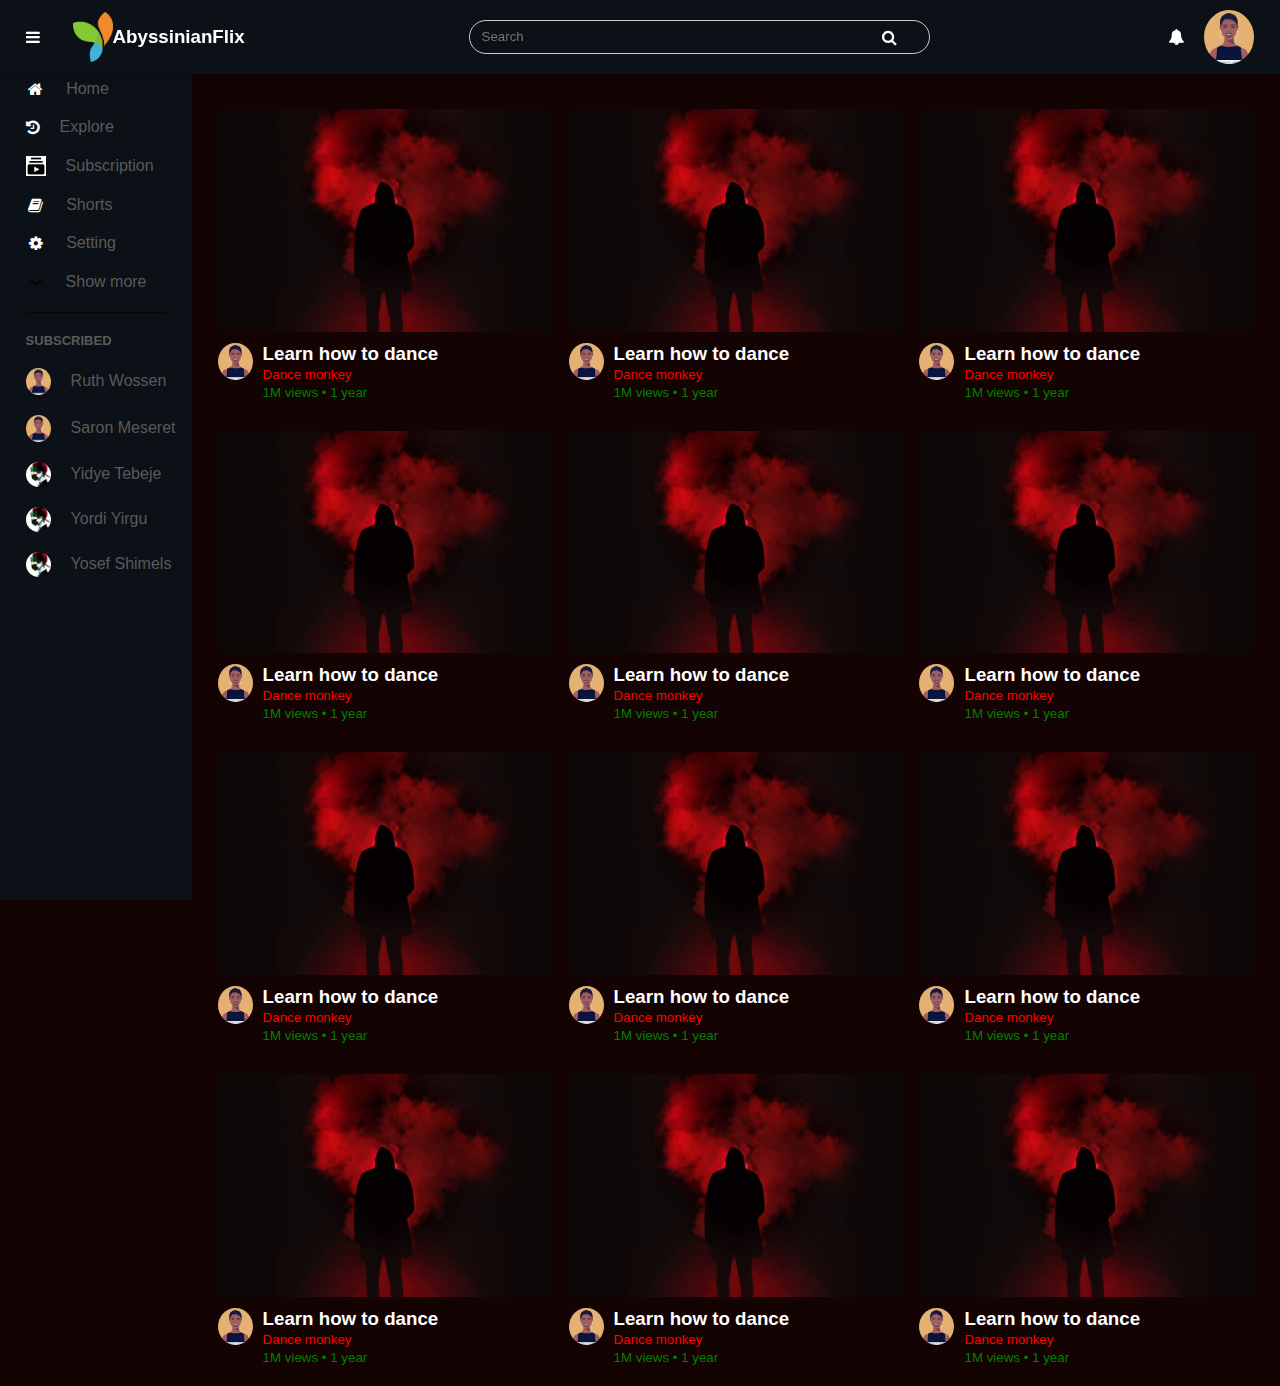
==== commit cbb5d78d: "Update index.html" ====
--- a/pages/index.html
+++ b/pages/index.html
@@ -8,12 +8,12 @@
     <link rel="stylesheet" href="index.css">
     <link rel="stylesheet" href="https://cdnjs.cloudflare.com/ajax/libs/font-awesome/4.7.0/css/font-awesome.min.css">
 </head>
-<body >
+<body>
     
     <nav class="flex-div">
         <!-- menu image and logo image -->
         <div class="nav_left flex-div">
-            <i class="fa fa-bars" area-hidden="true"></i>
+            <i class="fa fa-bars menu-icon" area-hidden="true"></i>
             <img src="../assets/pictures/logo-removebg-preview.png" class="logo">
             <div class="tex"><h3><font color="white">AbyssinianFlix</font></h3></div>
         </div> 
@@ -39,7 +39,7 @@
             <a href=""><i class="fa fa-home fa-fw" aria-hidden="true"></i><p class="t">Home</p></a>
             <a href=""><i class="fa fa-history" aria-hidden="true"></i><p class="t">Explore</p></a>
             <a href=""><img src="../assets/pictures/subscription.png"><p class="t">Subscription</p></a>
-            <a href=""><i class="fa fa-book fa-fw" aria-hidden="true"></i><p class="t">Library</p></a>
+            <a href=""><i class="fa fa-book fa-fw" aria-hidden="true"></i><p class="t">Shorts</p></a>
             <a href=""><i class="fa fa-cog fa-fw" aria-hidden="true"></i><p class="t">Setting</p></a>
             <a href=""><img src="../assets/pictures/showmmore.png"><p class="t">Show more</p></a>
             <hr>
@@ -60,147 +60,147 @@
         </div>
         <div class="list-container">
             <div class="vidlist">
-                <img src="../assets/pictures/cool2.webp" class="thumbnail" onclick="sendVid('../assets/pictures/HTML in 5 minutes.mp4')">
+                <a href="../pages/videoPage.html"><img src="../assets/pictures/cool2.webp" class="thumbnail"></a>
                 <div class="flex-div">
                     <img src="../assets/pictures/girl.webp" >
                     <div class="vid-info">
                       <a href="../pages/videoPage.html" class="videoLink" id="../video/video1.mp4">  <h3><font color="white"> Learn how to dance</font></h3>
                         <p><small><font color="red">Dance monkey</font></small></p>
-                        <p><font color="green"><small>1M views 1 year</small></font></p>
+                        <p><font color="green"><small>1M views &bull; 1 year</small></font></p>
                       </a>
                     </div>
                 </div>
             </div>
             <div class="vidlist">
-               <img src="../assets/pictures/cool2.webp" class="thumbnail" onclick="sendVid('../assets/pictures/HTML in 5 minutes.mp4')">
+                <a href="../pages/videoPage.html"><img src="../assets/pictures/cool2.webp" class="thumbnail"></a>
                 <div class="flex-div">
                     <img src="../assets/pictures/girl.webp" >
                     <div class="vid-info">
                         <a href="../pages/videoPage.html"  class="videoLink" id="../assets/pictures/HTML in 5 minutes.mp4">  <h3><font color="white"> Learn how to dance</font></h3>
                             <p><small><font color="red">Dance monkey</font></small></p>
-                            <p><font color="green"><small>1M views 1 year</small></font></p>
-                          </a>
-                    </div>
-                </div>
-            </div>
-            <div class="vidlist">
-                <img src="../assets/pictures/cool2.webp" class="thumbnail" onclick="sendVid('../assets/pictures/HTML in 5 minutes.mp4')">
-                <div class="flex-div">
-                    <img src="../assets/pictures/girl.webp" >
-                    <div class="vid-info">
-                        <a href="../pages/videoPage.html">  <h3><font color="white"> Learn how to dance</font></h3>
-                            <p><small><font color="red">Dance monkey</font></small></p>
-                            <p><font color="green"><small>1M views 1 year</small></font></p>
-                          </a>
-
-                    </div>
-                </div>
-            </div>
-            <div class="vidlist">
-               <img src="../assets/pictures/cool2.webp" class="thumbnail" onclick="sendVid('../assets/pictures/HTML in 5 minutes.mp4')">
-                <div class="flex-div">
-                    <img src="../assets/pictures/girl.webp" >
-                    <div class="vid-info">
-                        <a href="../pages/videoPage.html">  <h3><font color="white"> Learn how to dance</font></h3>
-                            <p><small><font color="red">Dance monkey</font></small></p>
-                            <p><font color="green"><small>1M views 1 year</small></font></p>
-                          </a>
-                    </div>
-                </div>
-            </div>
-            <div class="vidlist">
-                <img src="../assets/pictures/cool2.webp" class="thumbnail" onclick="sendVid('../assets/pictures/HTML in 5 minutes.mp4')">
-                <div class="flex-div">
-                    <img src="../assets/pictures/girl.webp" >
-                    <div class="vid-info">
-                        <a href="../pages/videoPage.html">  <h3><font color="white"> Learn how to dance</font></h3>
-                            <p><small><font color="red">Dance monkey</font></small></p>
-                            <p><font color="green"><small>1M views 1 year</small></font></p>
-                          </a>
-                    </div>
-                </div>
-            </div>
-            <div class="vidlist">
-                <img src="../assets/pictures/cool2.webp" class="thumbnail" onclick="sendVid('../assets/pictures/HTML in 5 minutes.mp4')">
-                <div class="flex-div">
-                    <img src="../assets/pictures/girl.webp" >
-                    <div class="vid-info">
-                        <a href="../pages/videoPage.html">  <h3><font color="white"> Learn how to dance</font></h3>
-                            <p><small><font color="red">Dance monkey</font></small></p>
-                            <p><font color="green"><small>1M views 1 year</small></font></p>
-                          </a>
-
-                    </div>
-                </div>
-            </div>
-            <div class="vidlist">
-                <img src="../assets/pictures/cool2.webp" class="thumbnail" onclick="sendVid('../assets/pictures/HTML in 5 minutes.mp4')">
-                <div class="flex-div">
-                    <img src="../assets/pictures/girl.webp" >
-                    <div class="vid-info">
-                        <a href="../pages/videoPage.html">  <h3><font color="white"> Learn how to dance</font></h3>
-                            <p><small><font color="red">Dance monkey</font></small></p>
-                            <p><font color="green"><small>1M views 1 year</small></font></p>
-                          </a>
-
-                    </div>
-                </div>
-            </div>
-            <div class="vidlist">
-                <img src="../assets/pictures/cool2.webp" class="thumbnail" onclick="sendVid('../assets/pictures/HTML in 5 minutes.mp4')">
-                <div class="flex-div">
-                    <img src="../assets/pictures/girl.webp" >
-                    <div class="vid-info">
-                        <a href="../pages/videoPage.html">  <h3><font color="white"> Learn how to dance</font></h3>
-                            <p><small><font color="red">Dance monkey</font></small></p>
-                            <p><font color="green"><small>1M views 1 year</small></font></p>
-                          </a>
-                    </div>
-                </div>
-            </div>
-            <div class="vidlist">
-                <img src="../assets/pictures/cool2.webp" class="thumbnail" onclick="sendVid('../assets/pictures/HTML in 5 minutes.mp4')">
-                <div class="flex-div">
-                    <img src="../assets/pictures/girl.webp" >
-                    <div class="vid-info">
-                        <a href="../pages/videoPage.html">  <h3><font color="white"> Learn how to dance</font></h3>
-                            <p><small><font color="red">Dance monkey</font></small></p>
-                            <p><font color="green"><small>1M views 1 year</small></font></p>
-                          </a>
-                    </div>
-                </div>
-            </div>
-            <div class="vidlist">
-                <img src="../assets/pictures/cool2.webp" class="thumbnail" onclick="sendVid('../assets/pictures/HTML in 5 minutes.mp4')">
+                            <p><font color="green"><small>1M views &bull;  1 year</small></font></p>
+                          </a>
+                    </div>
+                </div>
+            </div>
+            <div class="vidlist">
+                <a href="../pages/videoPage.html"><img src="../assets/pictures/cool2.webp" class="thumbnail"></a>
+                <div class="flex-div">
+                    <img src="../assets/pictures/girl.webp" >
+                    <div class="vid-info">
+                        <a href="../pages/videoPage.html">  <h3><font color="white"> Learn how to dance</font></h3>
+                            <p><small><font color="red">Dance monkey</font></small></p>
+                            <p><font color="green"><small>1M views  &bull; 1 year</small></font></p>
+                          </a>
+
+                    </div>
+                </div>
+            </div>
+            <div class="vidlist">
+                <a href="../pages/videoPage.html"><img src="../assets/pictures/cool2.webp" class="thumbnail"></a>
+                <div class="flex-div">
+                    <img src="../assets/pictures/girl.webp" >
+                    <div class="vid-info">
+                        <a href="../pages/videoPage.html">  <h3><font color="white"> Learn how to dance</font></h3>
+                            <p><small><font color="red">Dance monkey</font></small></p>
+                            <p><font color="green"><small>1M views &bull;  1 year</small></font></p>
+                          </a>
+                    </div>
+                </div>
+            </div>
+            <div class="vidlist">
+                <a href="../pages/videoPage.html"><img src="../assets/pictures/cool2.webp" class="thumbnail"></a>
+                <div class="flex-div">
+                    <img src="../assets/pictures/girl.webp" >
+                    <div class="vid-info">
+                        <a href="../pages/videoPage.html">  <h3><font color="white"> Learn how to dance</font></h3>
+                            <p><small><font color="red">Dance monkey</font></small></p>
+                            <p><font color="green"><small>1M views &bull;  1 year</small></font></p>
+                          </a>
+                    </div>
+                </div>
+            </div>
+            <div class="vidlist">
+                <a href="../pages/videoPage.html"><img src="../assets/pictures/cool2.webp" class="thumbnail"></a>
+                <div class="flex-div">
+                    <img src="../assets/pictures/girl.webp" >
+                    <div class="vid-info">
+                        <a href="../pages/videoPage.html">  <h3><font color="white"> Learn how to dance</font></h3>
+                            <p><small><font color="red">Dance monkey</font></small></p>
+                            <p><font color="green"><small>1M views &bull;  1 year</small></font></p>
+                          </a>
+
+                    </div>
+                </div>
+            </div>
+            <div class="vidlist">
+                <a href="../pages/videoPage.html"><img src="../assets/pictures/cool2.webp" class="thumbnail"></a>
+                <div class="flex-div">
+                    <img src="../assets/pictures/girl.webp" >
+                    <div class="vid-info">
+                        <a href="../pages/videoPage.html">  <h3><font color="white"> Learn how to dance</font></h3>
+                            <p><small><font color="red">Dance monkey</font></small></p>
+                            <p><font color="green"><small>1M views &bull;  1 year</small></font></p>
+                          </a>
+
+                    </div>
+                </div>
+            </div>
+            <div class="vidlist">
+                <a href="../pages/videoPage.html"><img src="../assets/pictures/cool2.webp" class="thumbnail"></a>
+                <div class="flex-div">
+                    <img src="../assets/pictures/girl.webp" >
+                    <div class="vid-info">
+                        <a href="../pages/videoPage.html">  <h3><font color="white"> Learn how to dance</font></h3>
+                            <p><small><font color="red">Dance monkey</font></small></p>
+                            <p><font color="green"><small>1M views  &bull; 1 year</small></font></p>
+                          </a>
+                    </div>
+                </div>
+            </div>
+            <div class="vidlist">
+                <a href="../pages/videoPage.html"><img src="../assets/pictures/cool2.webp" class="thumbnail"></a>
+                <div class="flex-div">
+                    <img src="../assets/pictures/girl.webp" >
+                    <div class="vid-info">
+                        <a href="../pages/videoPage.html">  <h3><font color="white"> Learn how to dance</font></h3>
+                            <p><small><font color="red">Dance monkey</font></small></p>
+                            <p><font color="green"><small>1M views  &bull; 1 year</small></font></p>
+                          </a>
+                    </div>
+                </div>
+            </div>
+            <div class="vidlist">
+                <a href="../pages/videoPage.html"><img src="../assets/pictures/cool2.webp" class="thumbnail"></a>
                 <div class="flex-div">
                     <img src="../assets/pictures/girl.webp" >
                     <div class="vid-info">
                         <h3><font color="white"> Learn how to dance</font></h3>
                         <p><small><font color="red">Dance monkey</font></small></p>
-                        <p><font color="green"><small>1M views 1 year</small></font></p>
-                    </div>
-                </div>
-            </div>
-            <div class="vidlist">
-               <img src="../assets/pictures/cool2.webp" class="thumbnail" onclick="sendVid('../assets/pictures/HTML in 5 minutes.mp4')">
-                <div class="flex-div">
-                    <img src="../assets/pictures/girl.webp" >
-                    <div class="vid-info">
-                        <a href="../pages/videoPage.html">  <h3><font color="white"> Learn how to dance</font></h3>
-                            <p><small><font color="red">Dance monkey</font></small></p>
-                            <p><font color="green"><small>1M views 1 year</small></font></p>
-                          </a>
-                    </div>
-                </div>
-            </div>
-            <div class="vidlist">
-               <img src="../assets/pictures/cool2.webp" class="thumbnail" onclick="sendVid('../assets/pictures/HTML in 5 minutes.mp4')">
-                <div class="flex-div">
-                    <img src="../assets/pictures/girl.webp" >
-                    <div class="vid-info">
-                        <a href="../pages/videoPage.html">  <h3><font color="white"> Learn how to dance</font></h3>
-                            <p><small><font color="red">Dance monkey</font></small></p>
-                            <p><font color="green"><small>1M views 1 year</small></font></p>
+                        <p><font color="green"><small>1M views  &bull; 1 year</small></font></p>
+                    </div>
+                </div>
+            </div>
+            <div class="vidlist">
+                <a href="../pages/videoPage.html"><img src="../assets/pictures/cool2.webp" class="thumbnail"></a>
+                <div class="flex-div">
+                    <img src="../assets/pictures/girl.webp" >
+                    <div class="vid-info">
+                        <a href="../pages/videoPage.html">  <h3><font color="white"> Learn how to dance</font></h3>
+                            <p><small><font color="red">Dance monkey</font></small></p>
+                            <p><font color="green"><small>1M views  &bull; 1 year</small></font></p>
+                          </a>
+                    </div>
+                </div>
+            </div>
+            <div class="vidlist">
+                <a href="../pages/videoPage.html"><img src="../assets/pictures/cool2.webp" class="thumbnail"></a>
+                <div class="flex-div">
+                    <img src="../assets/pictures/girl.webp" >
+                    <div class="vid-info">
+                        <a href="../pages/videoPage.html">  <h3><font color="white"> Learn how to dance</font></h3>
+                            <p><small><font color="red">Dance monkey</font></small></p>
+                            <p><font color="green"><small>1M views  &bull; 1 year</small></font></p>
                           </a>
 
                     </div>
@@ -208,15 +208,9 @@
             </div>
         </div>
     </div>
-         <script >
-       
-function sendVid(val){
-    localStorage.setItem("film",val)
-    location.href = "videoPage.html"
-}
+    <script src="index.js">
+
     </script>
-
-    
 </body>
 
 </html>
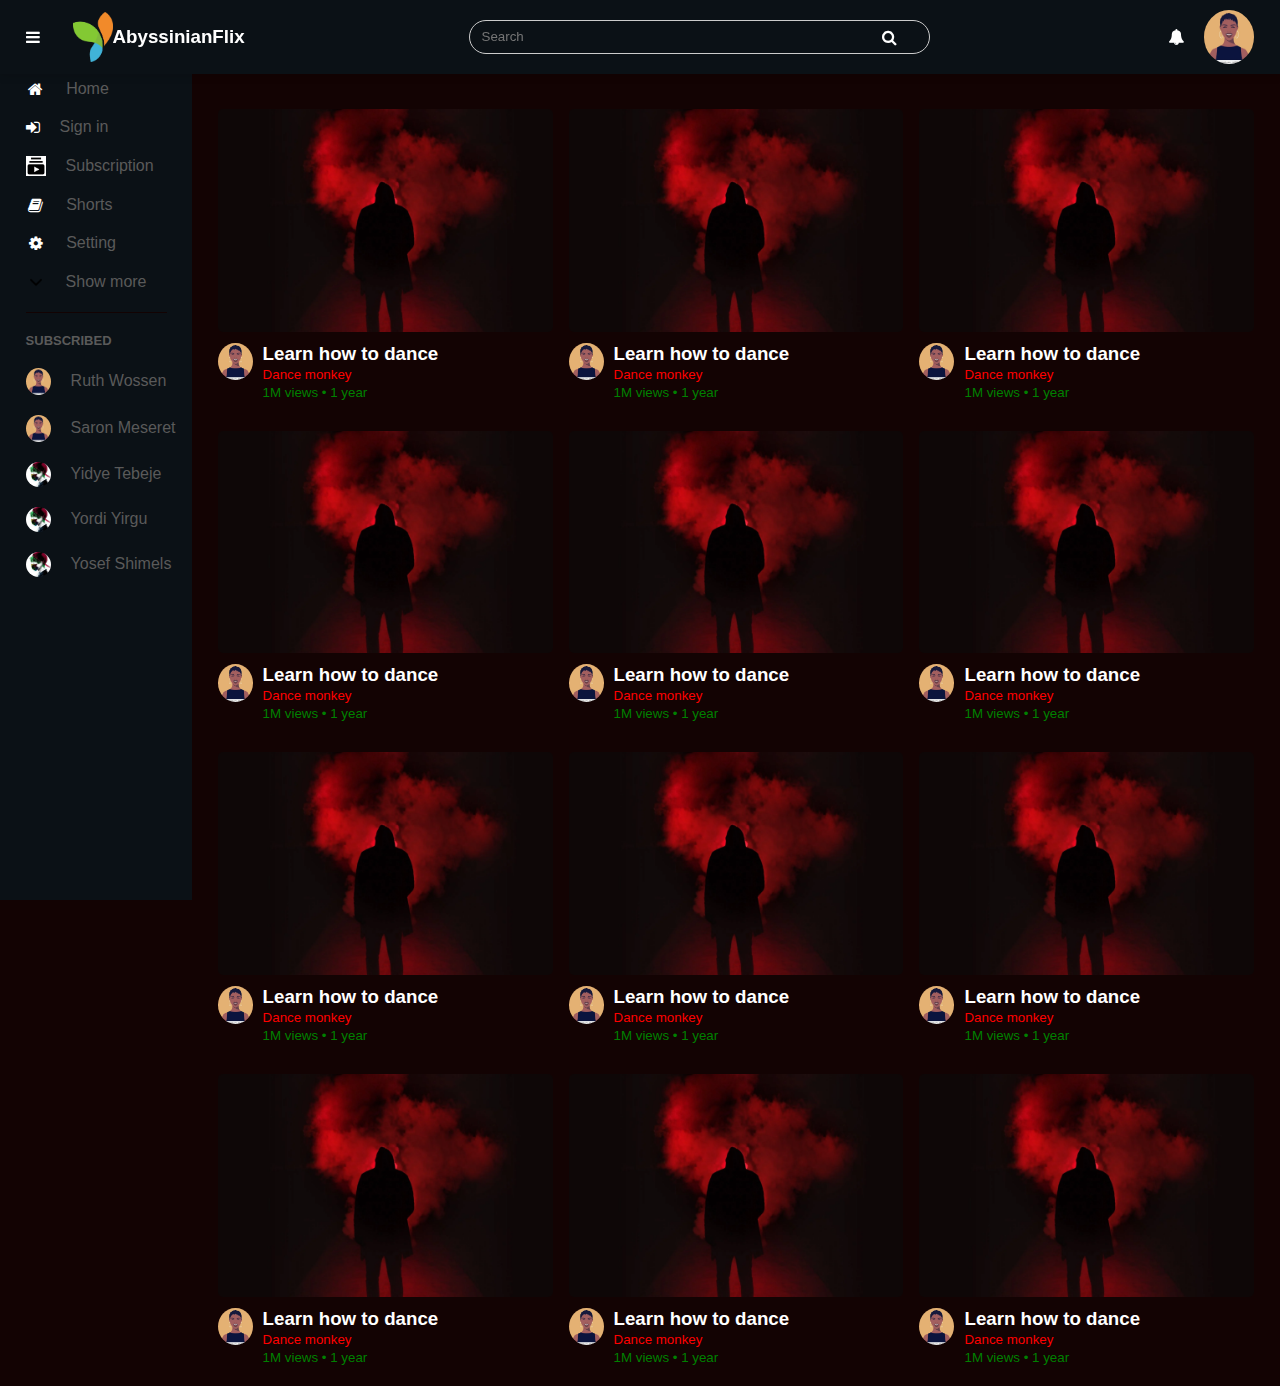
==== commit 1d03e25d: "Update index.html" ====
--- a/pages/index.html
+++ b/pages/index.html
@@ -37,8 +37,8 @@
     <div class="sidebar">
         <div class="shortcut-links">
             <a href=""><i class="fa fa-home fa-fw" aria-hidden="true"></i><p class="t">Home</p></a>
-            <a href=""><i class="fa fa-history" aria-hidden="true"></i><p class="t">Explore</p></a>
-            <a href=""><img src="../assets/pictures/subscription.png"><p class="t">Subscription</p></a>
+            <a href="../pages/signinandsignup.html"><i class="fa fa-sign-in" aria-hidden="true"></i><p class="t">Sign in</p></a>
+            <a href="../subscriptionpage.html"><img src="../assets/pictures/subscription.png"><p class="t">Subscription</p></a>
             <a href=""><i class="fa fa-book fa-fw" aria-hidden="true"></i><p class="t">Shorts</p></a>
             <a href=""><i class="fa fa-cog fa-fw" aria-hidden="true"></i><p class="t">Setting</p></a>
             <a href=""><img src="../assets/pictures/showmmore.png"><p class="t">Show more</p></a>
@@ -60,7 +60,7 @@
         </div>
         <div class="list-container">
             <div class="vidlist">
-                <a href="../pages/videoPage.html"><img src="../assets/pictures/cool2.webp" class="thumbnail"></a>
+                <img src="../assets/pictures/cool2.webp" class="thumbnail" onclick="sendVid('../assets/pictures/y2mate.com - Rare video of 1986 dive in Titanic wreck released_360p.mp4')">
                 <div class="flex-div">
                     <img src="../assets/pictures/girl.webp" >
                     <div class="vid-info">
@@ -72,7 +72,7 @@
                 </div>
             </div>
             <div class="vidlist">
-                <a href="../pages/videoPage.html"><img src="../assets/pictures/cool2.webp" class="thumbnail"></a>
+                <img src="../assets/pictures/cool2.webp" class="thumbnail" onclick="sendVid('../assets/pictures/y2mate.com - Post Malone Swae Lee  Sunflower SpiderMan Into the SpiderVerse_v240P.mp4')">
                 <div class="flex-div">
                     <img src="../assets/pictures/girl.webp" >
                     <div class="vid-info">
@@ -84,94 +84,94 @@
                 </div>
             </div>
             <div class="vidlist">
-                <a href="../pages/videoPage.html"><img src="../assets/pictures/cool2.webp" class="thumbnail"></a>
-                <div class="flex-div">
-                    <img src="../assets/pictures/girl.webp" >
-                    <div class="vid-info">
-                        <a href="../pages/videoPage.html">  <h3><font color="white"> Learn how to dance</font></h3>
-                            <p><small><font color="red">Dance monkey</font></small></p>
-                            <p><font color="green"><small>1M views  &bull; 1 year</small></font></p>
-                          </a>
-
-                    </div>
-                </div>
-            </div>
-            <div class="vidlist">
-                <a href="../pages/videoPage.html"><img src="../assets/pictures/cool2.webp" class="thumbnail"></a>
-                <div class="flex-div">
-                    <img src="../assets/pictures/girl.webp" >
-                    <div class="vid-info">
-                        <a href="../pages/videoPage.html">  <h3><font color="white"> Learn how to dance</font></h3>
-                            <p><small><font color="red">Dance monkey</font></small></p>
-                            <p><font color="green"><small>1M views &bull;  1 year</small></font></p>
-                          </a>
-                    </div>
-                </div>
-            </div>
-            <div class="vidlist">
-                <a href="../pages/videoPage.html"><img src="../assets/pictures/cool2.webp" class="thumbnail"></a>
-                <div class="flex-div">
-                    <img src="../assets/pictures/girl.webp" >
-                    <div class="vid-info">
-                        <a href="../pages/videoPage.html">  <h3><font color="white"> Learn how to dance</font></h3>
-                            <p><small><font color="red">Dance monkey</font></small></p>
-                            <p><font color="green"><small>1M views &bull;  1 year</small></font></p>
-                          </a>
-                    </div>
-                </div>
-            </div>
-            <div class="vidlist">
-                <a href="../pages/videoPage.html"><img src="../assets/pictures/cool2.webp" class="thumbnail"></a>
-                <div class="flex-div">
-                    <img src="../assets/pictures/girl.webp" >
-                    <div class="vid-info">
-                        <a href="../pages/videoPage.html">  <h3><font color="white"> Learn how to dance</font></h3>
-                            <p><small><font color="red">Dance monkey</font></small></p>
-                            <p><font color="green"><small>1M views &bull;  1 year</small></font></p>
-                          </a>
-
-                    </div>
-                </div>
-            </div>
-            <div class="vidlist">
-                <a href="../pages/videoPage.html"><img src="../assets/pictures/cool2.webp" class="thumbnail"></a>
-                <div class="flex-div">
-                    <img src="../assets/pictures/girl.webp" >
-                    <div class="vid-info">
-                        <a href="../pages/videoPage.html">  <h3><font color="white"> Learn how to dance</font></h3>
-                            <p><small><font color="red">Dance monkey</font></small></p>
-                            <p><font color="green"><small>1M views &bull;  1 year</small></font></p>
-                          </a>
-
-                    </div>
-                </div>
-            </div>
-            <div class="vidlist">
-                <a href="../pages/videoPage.html"><img src="../assets/pictures/cool2.webp" class="thumbnail"></a>
-                <div class="flex-div">
-                    <img src="../assets/pictures/girl.webp" >
-                    <div class="vid-info">
-                        <a href="../pages/videoPage.html">  <h3><font color="white"> Learn how to dance</font></h3>
-                            <p><small><font color="red">Dance monkey</font></small></p>
-                            <p><font color="green"><small>1M views  &bull; 1 year</small></font></p>
-                          </a>
-                    </div>
-                </div>
-            </div>
-            <div class="vidlist">
-                <a href="../pages/videoPage.html"><img src="../assets/pictures/cool2.webp" class="thumbnail"></a>
-                <div class="flex-div">
-                    <img src="../assets/pictures/girl.webp" >
-                    <div class="vid-info">
-                        <a href="../pages/videoPage.html">  <h3><font color="white"> Learn how to dance</font></h3>
-                            <p><small><font color="red">Dance monkey</font></small></p>
-                            <p><font color="green"><small>1M views  &bull; 1 year</small></font></p>
-                          </a>
-                    </div>
-                </div>
-            </div>
-            <div class="vidlist">
-                <a href="../pages/videoPage.html"><img src="../assets/pictures/cool2.webp" class="thumbnail"></a>
+                <img src="../assets/pictures/cool2.webp" class="thumbnail" onclick="sendVid('../assets/pictures/y2mate.com - This video will make you sleep in 1 minute_v240P.mp4')">
+                <div class="flex-div">
+                    <img src="../assets/pictures/girl.webp" >
+                    <div class="vid-info">
+                        <a href="../pages/videoPage.html">  <h3><font color="white"> Learn how to dance</font></h3>
+                            <p><small><font color="red">Dance monkey</font></small></p>
+                            <p><font color="green"><small>1M views  &bull; 1 year</small></font></p>
+                          </a>
+
+                    </div>
+                </div>
+            </div>
+            <div class="vidlist">
+                <img src="../assets/pictures/cool2.webp" class="thumbnail" onclick="sendVid('../assets/pictures/y2mate.com - Watch this stunning timelapse of me coding a web app in just 1 minute_360p.mp4')">
+                <div class="flex-div">
+                    <img src="../assets/pictures/girl.webp" >
+                    <div class="vid-info">
+                        <a href="../pages/videoPage.html">  <h3><font color="white"> Learn how to dance</font></h3>
+                            <p><small><font color="red">Dance monkey</font></small></p>
+                            <p><font color="green"><small>1M views &bull;  1 year</small></font></p>
+                          </a>
+                    </div>
+                </div>
+            </div>
+            <div class="vidlist">
+                <img src="../assets/pictures/cool2.webp" class="thumbnail" onclick="sendVid('../assets/pictures/y2mate.com - Post Malone Swae Lee  Sunflower SpiderMan Into the SpiderVerse_v240P.mp4')">
+                <div class="flex-div">
+                    <img src="../assets/pictures/girl.webp" >
+                    <div class="vid-info">
+                        <a href="../pages/videoPage.html">  <h3><font color="white"> Learn how to dance</font></h3>
+                            <p><small><font color="red">Dance monkey</font></small></p>
+                            <p><font color="green"><small>1M views &bull;  1 year</small></font></p>
+                          </a>
+                    </div>
+                </div>
+            </div>
+            <div class="vidlist">
+                <img src="../assets/pictures/cool2.webp" class="thumbnail" onclick="sendVid('../assets/pictures/y2mate.com - Post Malone Swae Lee  Sunflower SpiderMan Into the SpiderVerse_v240P.mp4')">
+                <div class="flex-div">
+                    <img src="../assets/pictures/girl.webp" >
+                    <div class="vid-info">
+                        <a href="../pages/videoPage.html">  <h3><font color="white"> Learn how to dance</font></h3>
+                            <p><small><font color="red">Dance monkey</font></small></p>
+                            <p><font color="green"><small>1M views &bull;  1 year</small></font></p>
+                          </a>
+
+                    </div>
+                </div>
+            </div>
+            <div class="vidlist">
+                <img src="../assets/pictures/cool2.webp" class="thumbnail" onclick="sendVid('../assets/pictures/y2mate.com - Post Malone Swae Lee  Sunflower SpiderMan Into the SpiderVerse_v240P.mp4')">
+                <div class="flex-div">
+                    <img src="../assets/pictures/girl.webp" >
+                    <div class="vid-info">
+                        <a href="../pages/videoPage.html">  <h3><font color="white"> Learn how to dance</font></h3>
+                            <p><small><font color="red">Dance monkey</font></small></p>
+                            <p><font color="green"><small>1M views &bull;  1 year</small></font></p>
+                          </a>
+
+                    </div>
+                </div>
+            </div>
+            <div class="vidlist">
+                <img src="../assets/pictures/cool2.webp" class="thumbnail" onclick="sendVid('../assets/pictures/y2mate.com - Post Malone Swae Lee  Sunflower SpiderMan Into the SpiderVerse_v240P.mp4')">
+                <div class="flex-div">
+                    <img src="../assets/pictures/girl.webp" >
+                    <div class="vid-info">
+                        <a href="../pages/videoPage.html">  <h3><font color="white"> Learn how to dance</font></h3>
+                            <p><small><font color="red">Dance monkey</font></small></p>
+                            <p><font color="green"><small>1M views  &bull; 1 year</small></font></p>
+                          </a>
+                    </div>
+                </div>
+            </div>
+            <div class="vidlist">
+                <img src="../assets/pictures/cool2.webp" class="thumbnail" onclick="sendVid('../assets/pictures/y2mate.com - Post Malone Swae Lee  Sunflower SpiderMan Into the SpiderVerse_v240P.mp4')">
+                <div class="flex-div">
+                    <img src="../assets/pictures/girl.webp" >
+                    <div class="vid-info">
+                        <a href="../pages/videoPage.html">  <h3><font color="white"> Learn how to dance</font></h3>
+                            <p><small><font color="red">Dance monkey</font></small></p>
+                            <p><font color="green"><small>1M views  &bull; 1 year</small></font></p>
+                          </a>
+                    </div>
+                </div>
+            </div>
+            <div class="vidlist">
+                <img src="../assets/pictures/cool2.webp" class="thumbnail" onclick="sendVid('../assets/pictures/y2mate.com - Post Malone Swae Lee  Sunflower SpiderMan Into the SpiderVerse_v240P.mp4')">
                 <div class="flex-div">
                     <img src="../assets/pictures/girl.webp" >
                     <div class="vid-info">
@@ -182,19 +182,19 @@
                 </div>
             </div>
             <div class="vidlist">
-                <a href="../pages/videoPage.html"><img src="../assets/pictures/cool2.webp" class="thumbnail"></a>
-                <div class="flex-div">
-                    <img src="../assets/pictures/girl.webp" >
-                    <div class="vid-info">
-                        <a href="../pages/videoPage.html">  <h3><font color="white"> Learn how to dance</font></h3>
-                            <p><small><font color="red">Dance monkey</font></small></p>
-                            <p><font color="green"><small>1M views  &bull; 1 year</small></font></p>
-                          </a>
-                    </div>
-                </div>
-            </div>
-            <div class="vidlist">
-                <a href="../pages/videoPage.html"><img src="../assets/pictures/cool2.webp" class="thumbnail"></a>
+                <img src="../assets/pictures/cool2.webp" class="thumbnail" onclick="sendVid('../assets/pictures/y2mate.com - Post Malone Swae Lee  Sunflower SpiderMan Into the SpiderVerse_v240P.mp4')">
+                <div class="flex-div">
+                    <img src="../assets/pictures/girl.webp" >
+                    <div class="vid-info">
+                        <a href="../pages/videoPage.html">  <h3><font color="white"> Learn how to dance</font></h3>
+                            <p><small><font color="red">Dance monkey</font></small></p>
+                            <p><font color="green"><small>1M views  &bull; 1 year</small></font></p>
+                          </a>
+                    </div>
+                </div>
+            </div>
+            <div class="vidlist">
+                <img src="../assets/pictures/cool2.webp" class="thumbnail" onclick="sendVid('../assets/pictures/y2mate.com - Post Malone Swae Lee  Sunflower SpiderMan Into the SpiderVerse_v240P.mp4')">
                 <div class="flex-div">
                     <img src="../assets/pictures/girl.webp" >
                     <div class="vid-info">
@@ -211,6 +211,13 @@
     <script src="index.js">
 
     </script>
+    <script >
+       
+        function sendVid(val){
+            localStorage.setItem("film",val)
+            location.href = "videoPage.html"
+        }
+            </script>
 </body>
 
 </html>
--- a/pages/index.css
+++ b/pages/index.css
@@ -19,8 +19,8 @@
 .fa{
 margin-right: 20px;
 color: white;
-
-}
+}
+
 nav{
     padding: 10px 2%;
     justify-content: space-between;
@@ -75,6 +75,15 @@
     padding-left: 2%;
     padding-top: 80px;
 }
+.small-sidebar{
+    width: 5%;
+}
+.small-sidebar a p{
+    display: none;
+}
+.small-sidebar h3{
+    display: none;
+}
 .shortcut-links a img{
     width: 20px;
     height: auto;
@@ -121,6 +130,9 @@
 
 
 }
+.large-container{
+    padding-left: 7%;
+}
 .list-container{
     display: grid;
     grid-template-columns: repeat(auto-fit,minmax(250px, 1fr));
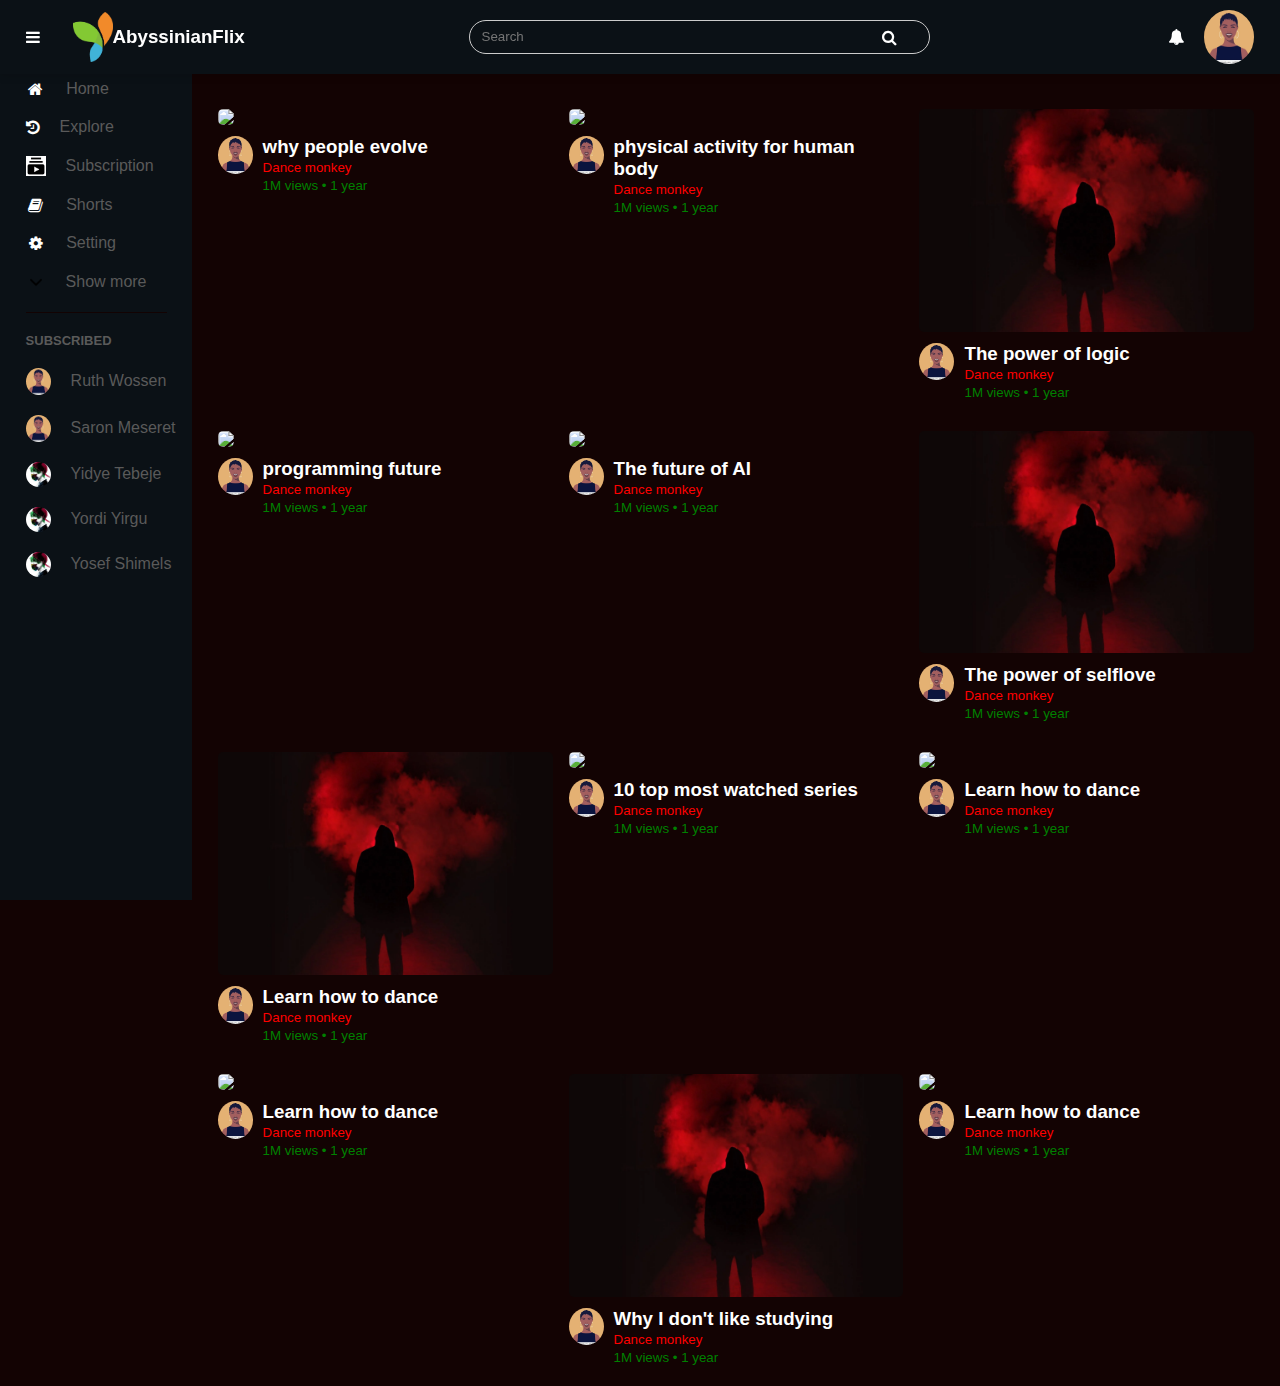
==== commit aea3387f: "Update index.html" ====
--- a/pages/index.html
+++ b/pages/index.html
@@ -26,6 +26,7 @@
 
             </div>
         </div>
+
         <div class="nav_right flex-div">
             
             <i class="fa fa-bell" aria-hidden="true"></i>
@@ -37,8 +38,8 @@
     <div class="sidebar">
         <div class="shortcut-links">
             <a href=""><i class="fa fa-home fa-fw" aria-hidden="true"></i><p class="t">Home</p></a>
-            <a href="../pages/signinandsignup.html"><i class="fa fa-sign-in" aria-hidden="true"></i><p class="t">Sign in</p></a>
-            <a href="../subscriptionpage.html"><img src="../assets/pictures/subscription.png"><p class="t">Subscription</p></a>
+            <a href=""><i class="fa fa-history" aria-hidden="true"></i><p class="t">Explore</p></a>
+            <a href=""><img src="../assets/pictures/subscription.png"><p class="t">Subscription</p></a>
             <a href=""><i class="fa fa-book fa-fw" aria-hidden="true"></i><p class="t">Shorts</p></a>
             <a href=""><i class="fa fa-cog fa-fw" aria-hidden="true"></i><p class="t">Setting</p></a>
             <a href=""><img src="../assets/pictures/showmmore.png"><p class="t">Show more</p></a>
@@ -56,15 +57,14 @@
     <!-- main body  -->
     <div class="container">
         <div class="toptwovids">
-            <!-- ask jj if it has to be like the figma design -->
         </div>
         <div class="list-container">
             <div class="vidlist">
-                <img src="../assets/pictures/cool2.webp" class="thumbnail" onclick="sendVid('../assets/pictures/y2mate.com - Rare video of 1986 dive in Titanic wreck released_360p.mp4')">
-                <div class="flex-div">
-                    <img src="../assets/pictures/girl.webp" >
-                    <div class="vid-info">
-                      <a href="../pages/videoPage.html" class="videoLink" id="../video/video1.mp4">  <h3><font color="white"> Learn how to dance</font></h3>
+                <a href="../pages/videoPage.html"><img src="../assets/pictures/car5.avif" class="thumbnail"></a>
+                <div class="flex-div">
+                    <img src="../assets/pictures/girl.webp" >
+                    <div class="vid-info">
+                      <a href="../pages/videoPage.html" class="videoLink" id="../video/video1.mp4">  <h3><font color="white"> why people evolve </font></h3>
                         <p><small><font color="red">Dance monkey</font></small></p>
                         <p><font color="green"><small>1M views &bull; 1 year</small></font></p>
                       </a>
@@ -72,106 +72,106 @@
                 </div>
             </div>
             <div class="vidlist">
-                <img src="../assets/pictures/cool2.webp" class="thumbnail" onclick="sendVid('../assets/pictures/y2mate.com - Post Malone Swae Lee  Sunflower SpiderMan Into the SpiderVerse_v240P.mp4')">
-                <div class="flex-div">
-                    <img src="../assets/pictures/girl.webp" >
-                    <div class="vid-info">
-                        <a href="../pages/videoPage.html"  class="videoLink" id="../assets/pictures/HTML in 5 minutes.mp4">  <h3><font color="white"> Learn how to dance</font></h3>
-                            <p><small><font color="red">Dance monkey</font></small></p>
-                            <p><font color="green"><small>1M views &bull;  1 year</small></font></p>
-                          </a>
-                    </div>
-                </div>
-            </div>
-            <div class="vidlist">
-                <img src="../assets/pictures/cool2.webp" class="thumbnail" onclick="sendVid('../assets/pictures/y2mate.com - This video will make you sleep in 1 minute_v240P.mp4')">
+                <a href="../pages/videoPage.html"><img src="../assets/pictures/car6.avif" class="thumbnail"></a>
+                <div class="flex-div">
+                    <img src="../assets/pictures/girl.webp" >
+                    <div class="vid-info">
+                        <a href="../pages/videoPage.html"  class="videoLink" id="../assets/pictures/HTML in 5 minutes.mp4">  <h3><font color="white"> physical activity for human body</font></h3>
+                            <p><small><font color="red">Dance monkey</font></small></p>
+                            <p><font color="green"><small>1M views &bull;  1 year</small></font></p>
+                          </a>
+                    </div>
+                </div>
+            </div>
+            <div class="vidlist">
+                <a href="../pages/videoPage.html"><img src="../assets/pictures/cool2.webp" class="thumbnail"></a>
+                <div class="flex-div">
+                    <img src="../assets/pictures/girl.webp" >
+                    <div class="vid-info">
+                        <a href="../pages/videoPage.html">  <h3><font color="white"> The power of logic</font></h3>
+                            <p><small><font color="red">Dance monkey</font></small></p>
+                            <p><font color="green"><small>1M views  &bull; 1 year</small></font></p>
+                          </a>
+
+                    </div>
+                </div>
+            </div>
+            <div class="vidlist">
+                <a href="../pages/videoPage.html"><img src="../assets/pictures/car5.avif" class="thumbnail"></a>
+                <div class="flex-div">
+                    <img src="../assets/pictures/girl.webp" >
+                    <div class="vid-info">
+                        <a href="../pages/videoPage.html">  <h3><font color="white"> programming future</font></h3>
+                            <p><small><font color="red">Dance monkey</font></small></p>
+                            <p><font color="green"><small>1M views &bull;  1 year</small></font></p>
+                          </a>
+                    </div>
+                </div>
+            </div>
+            <div class="vidlist">
+                <a href="../pages/videoPage.html"><img src="../assets/pictures/car6.avif" class="thumbnail"></a>
+                <div class="flex-div">
+                    <img src="../assets/pictures/girl.webp" >
+                    <div class="vid-info">
+                        <a href="../pages/videoPage.html">  <h3><font color="white"> The future of AI</font></h3>
+                            <p><small><font color="red">Dance monkey</font></small></p>
+                            <p><font color="green"><small>1M views &bull;  1 year</small></font></p>
+                          </a>
+                    </div>
+                </div>
+            </div>
+            <div class="vidlist">
+                <a href="../pages/videoPage.html"><img src="../assets/pictures/cool2.webp" class="thumbnail"></a>
+                <div class="flex-div">
+                    <img src="../assets/pictures/girl.webp" >
+                    <div class="vid-info">
+                        <a href="../pages/videoPage.html">  <h3><font color="white">The power of selflove</font></h3>
+                            <p><small><font color="red">Dance monkey</font></small></p>
+                            <p><font color="green"><small>1M views &bull;  1 year</small></font></p>
+                          </a>
+
+                    </div>
+                </div>
+            </div>
+            <div class="vidlist">
+                <a href="../pages/videoPage.html"><img src="../assets/pictures/cool2.webp" class="thumbnail"></a>
                 <div class="flex-div">
                     <img src="../assets/pictures/girl.webp" >
                     <div class="vid-info">
                         <a href="../pages/videoPage.html">  <h3><font color="white"> Learn how to dance</font></h3>
                             <p><small><font color="red">Dance monkey</font></small></p>
-                            <p><font color="green"><small>1M views  &bull; 1 year</small></font></p>
-                          </a>
-
-                    </div>
-                </div>
-            </div>
-            <div class="vidlist">
-                <img src="../assets/pictures/cool2.webp" class="thumbnail" onclick="sendVid('../assets/pictures/y2mate.com - Watch this stunning timelapse of me coding a web app in just 1 minute_360p.mp4')">
+                            <p><font color="green"><small>1M views &bull;  1 year</small></font></p>
+                          </a>
+
+                    </div>
+                </div>
+            </div>
+            <div class="vidlist">
+                <a href="../pages/videoPage.html"><img src="../assets/pictures/car5.avif" class="thumbnail"></a>
+                <div class="flex-div">
+                    <img src="../assets/pictures/girl.webp" >
+                    <div class="vid-info">
+                        <a href="../pages/videoPage.html">  <h3><font color="white"> 10 top most watched series </font></h3>
+                            <p><small><font color="red">Dance monkey</font></small></p>
+                            <p><font color="green"><small>1M views  &bull; 1 year</small></font></p>
+                          </a>
+                    </div>
+                </div>
+            </div>
+            <div class="vidlist">
+                <a href="../pages/videoPage.html"><img src="../assets/pictures/car6.avif" class="thumbnail"></a>
                 <div class="flex-div">
                     <img src="../assets/pictures/girl.webp" >
                     <div class="vid-info">
                         <a href="../pages/videoPage.html">  <h3><font color="white"> Learn how to dance</font></h3>
                             <p><small><font color="red">Dance monkey</font></small></p>
-                            <p><font color="green"><small>1M views &bull;  1 year</small></font></p>
-                          </a>
-                    </div>
-                </div>
-            </div>
-            <div class="vidlist">
-                <img src="../assets/pictures/cool2.webp" class="thumbnail" onclick="sendVid('../assets/pictures/y2mate.com - Post Malone Swae Lee  Sunflower SpiderMan Into the SpiderVerse_v240P.mp4')">
-                <div class="flex-div">
-                    <img src="../assets/pictures/girl.webp" >
-                    <div class="vid-info">
-                        <a href="../pages/videoPage.html">  <h3><font color="white"> Learn how to dance</font></h3>
-                            <p><small><font color="red">Dance monkey</font></small></p>
-                            <p><font color="green"><small>1M views &bull;  1 year</small></font></p>
-                          </a>
-                    </div>
-                </div>
-            </div>
-            <div class="vidlist">
-                <img src="../assets/pictures/cool2.webp" class="thumbnail" onclick="sendVid('../assets/pictures/y2mate.com - Post Malone Swae Lee  Sunflower SpiderMan Into the SpiderVerse_v240P.mp4')">
-                <div class="flex-div">
-                    <img src="../assets/pictures/girl.webp" >
-                    <div class="vid-info">
-                        <a href="../pages/videoPage.html">  <h3><font color="white"> Learn how to dance</font></h3>
-                            <p><small><font color="red">Dance monkey</font></small></p>
-                            <p><font color="green"><small>1M views &bull;  1 year</small></font></p>
-                          </a>
-
-                    </div>
-                </div>
-            </div>
-            <div class="vidlist">
-                <img src="../assets/pictures/cool2.webp" class="thumbnail" onclick="sendVid('../assets/pictures/y2mate.com - Post Malone Swae Lee  Sunflower SpiderMan Into the SpiderVerse_v240P.mp4')">
-                <div class="flex-div">
-                    <img src="../assets/pictures/girl.webp" >
-                    <div class="vid-info">
-                        <a href="../pages/videoPage.html">  <h3><font color="white"> Learn how to dance</font></h3>
-                            <p><small><font color="red">Dance monkey</font></small></p>
-                            <p><font color="green"><small>1M views &bull;  1 year</small></font></p>
-                          </a>
-
-                    </div>
-                </div>
-            </div>
-            <div class="vidlist">
-                <img src="../assets/pictures/cool2.webp" class="thumbnail" onclick="sendVid('../assets/pictures/y2mate.com - Post Malone Swae Lee  Sunflower SpiderMan Into the SpiderVerse_v240P.mp4')">
-                <div class="flex-div">
-                    <img src="../assets/pictures/girl.webp" >
-                    <div class="vid-info">
-                        <a href="../pages/videoPage.html">  <h3><font color="white"> Learn how to dance</font></h3>
-                            <p><small><font color="red">Dance monkey</font></small></p>
-                            <p><font color="green"><small>1M views  &bull; 1 year</small></font></p>
-                          </a>
-                    </div>
-                </div>
-            </div>
-            <div class="vidlist">
-                <img src="../assets/pictures/cool2.webp" class="thumbnail" onclick="sendVid('../assets/pictures/y2mate.com - Post Malone Swae Lee  Sunflower SpiderMan Into the SpiderVerse_v240P.mp4')">
-                <div class="flex-div">
-                    <img src="../assets/pictures/girl.webp" >
-                    <div class="vid-info">
-                        <a href="../pages/videoPage.html">  <h3><font color="white"> Learn how to dance</font></h3>
-                            <p><small><font color="red">Dance monkey</font></small></p>
-                            <p><font color="green"><small>1M views  &bull; 1 year</small></font></p>
-                          </a>
-                    </div>
-                </div>
-            </div>
-            <div class="vidlist">
-                <img src="../assets/pictures/cool2.webp" class="thumbnail" onclick="sendVid('../assets/pictures/y2mate.com - Post Malone Swae Lee  Sunflower SpiderMan Into the SpiderVerse_v240P.mp4')">
+                            <p><font color="green"><small>1M views  &bull; 1 year</small></font></p>
+                          </a>
+                    </div>
+                </div>
+            </div>
+            <div class="vidlist">
+                <a href="../pages/videoPage.html"><img src="../assets/pictures/yoyo.avif" class="thumbnail"></a>
                 <div class="flex-div">
                     <img src="../assets/pictures/girl.webp" >
                     <div class="vid-info">
@@ -182,19 +182,19 @@
                 </div>
             </div>
             <div class="vidlist">
-                <img src="../assets/pictures/cool2.webp" class="thumbnail" onclick="sendVid('../assets/pictures/y2mate.com - Post Malone Swae Lee  Sunflower SpiderMan Into the SpiderVerse_v240P.mp4')">
-                <div class="flex-div">
-                    <img src="../assets/pictures/girl.webp" >
-                    <div class="vid-info">
-                        <a href="../pages/videoPage.html">  <h3><font color="white"> Learn how to dance</font></h3>
-                            <p><small><font color="red">Dance monkey</font></small></p>
-                            <p><font color="green"><small>1M views  &bull; 1 year</small></font></p>
-                          </a>
-                    </div>
-                </div>
-            </div>
-            <div class="vidlist">
-                <img src="../assets/pictures/cool2.webp" class="thumbnail" onclick="sendVid('../assets/pictures/y2mate.com - Post Malone Swae Lee  Sunflower SpiderMan Into the SpiderVerse_v240P.mp4')">
+                <a href="../pages/videoPage.html"><img src="../assets/pictures/cool2.webp" class="thumbnail"></a>
+                <div class="flex-div">
+                    <img src="../assets/pictures/girl.webp" >
+                    <div class="vid-info">
+                        <a href="../pages/videoPage.html">  <h3><font color="white"> Why I don't like studying </font></h3>
+                            <p><small><font color="red">Dance monkey</font></small></p>
+                            <p><font color="green"><small>1M views  &bull; 1 year</small></font></p>
+                          </a>
+                    </div>
+                </div>
+            </div>
+            <div class="vidlist">
+                <a href="../pages/videoPage.html"><img src="../assets/pictures/yoyo.avif" class="thumbnail"></a>
                 <div class="flex-div">
                     <img src="../assets/pictures/girl.webp" >
                     <div class="vid-info">
@@ -211,13 +211,6 @@
     <script src="index.js">
 
     </script>
-    <script >
-       
-        function sendVid(val){
-            localStorage.setItem("film",val)
-            location.href = "videoPage.html"
-        }
-            </script>
 </body>
 
 </html>
